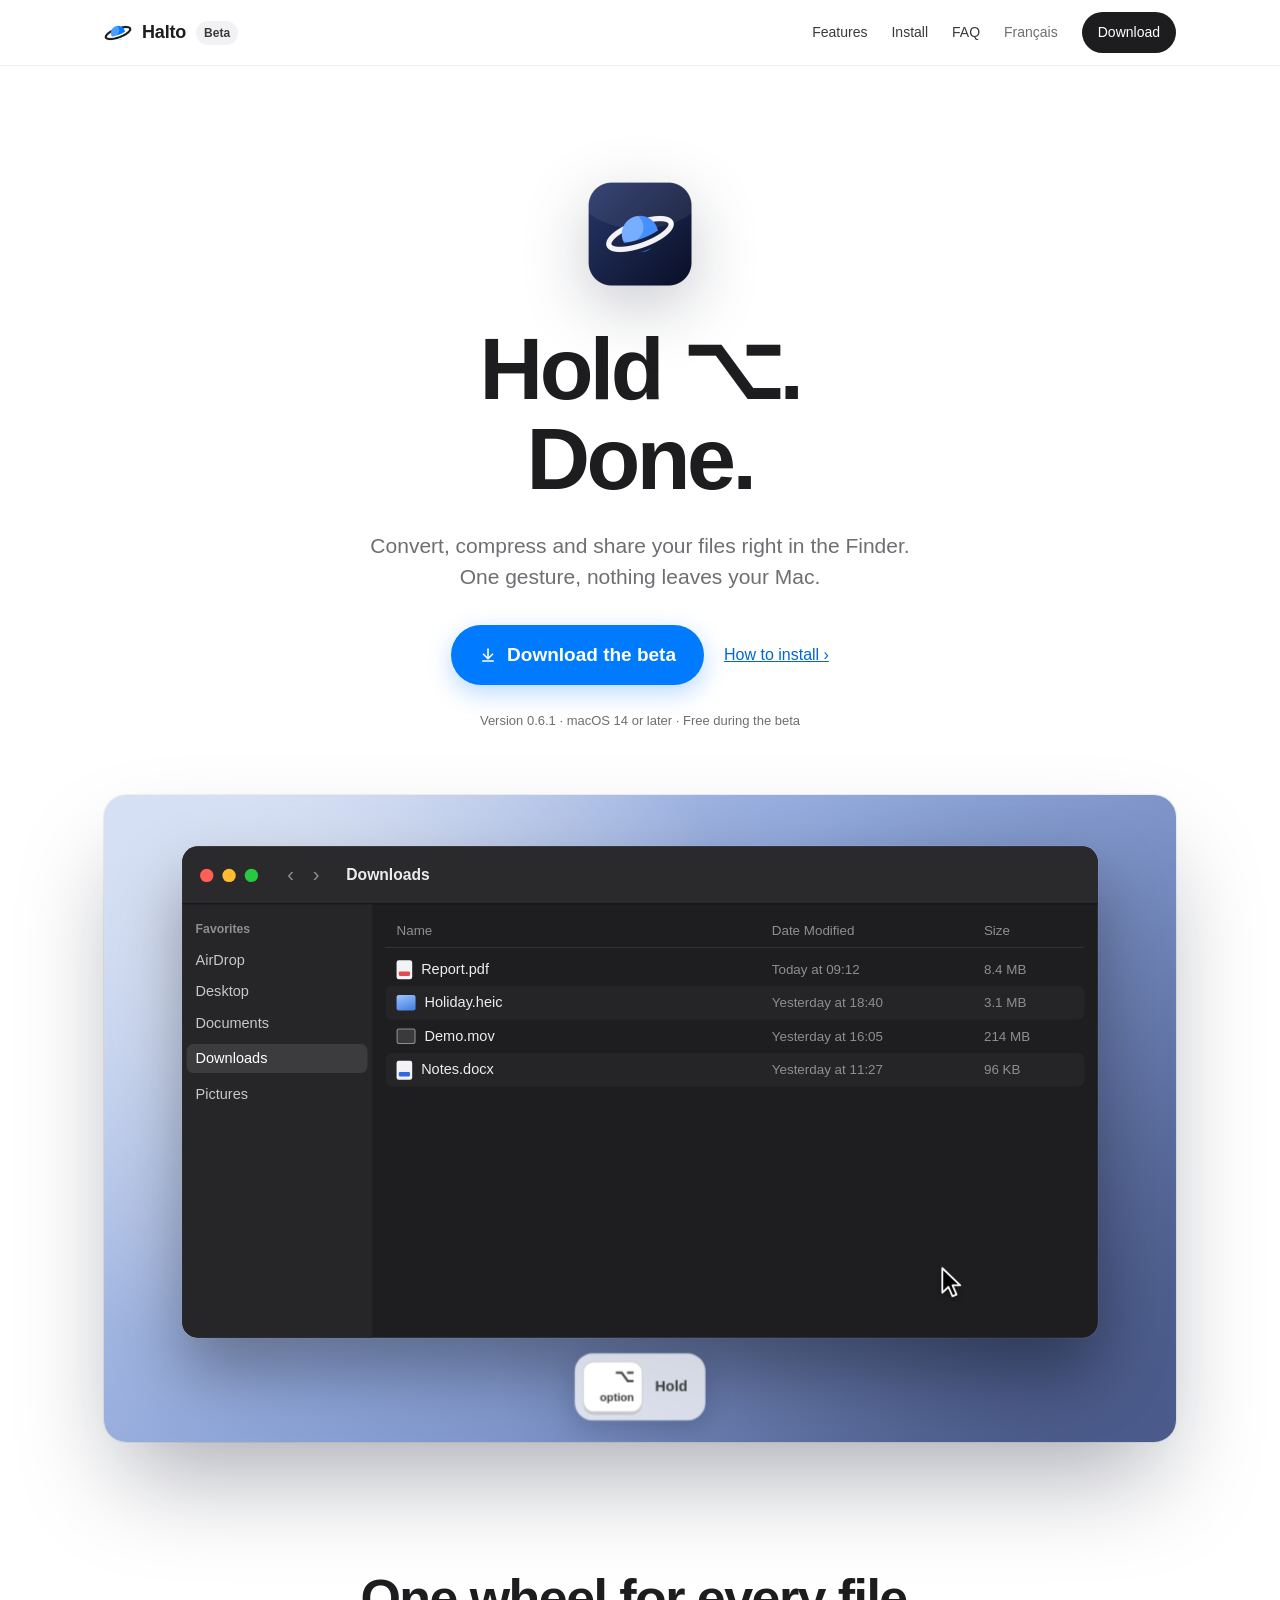
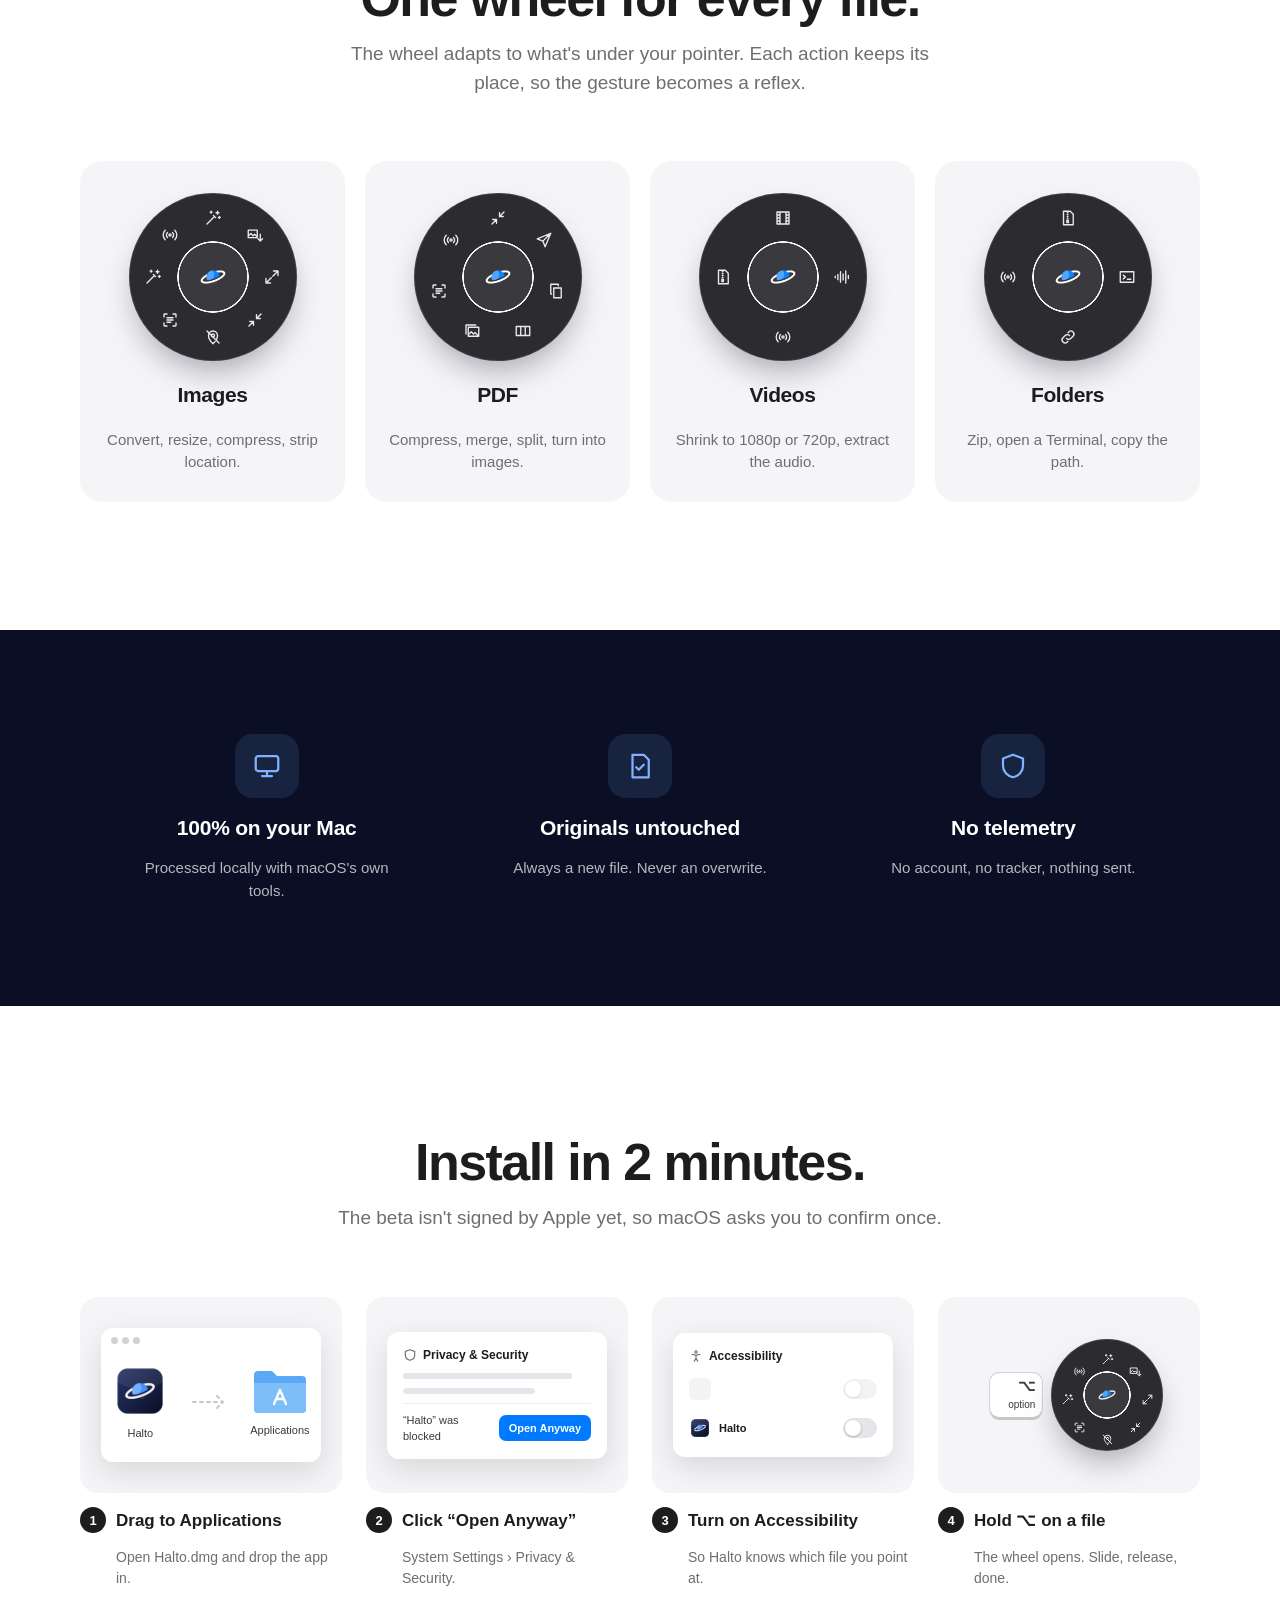
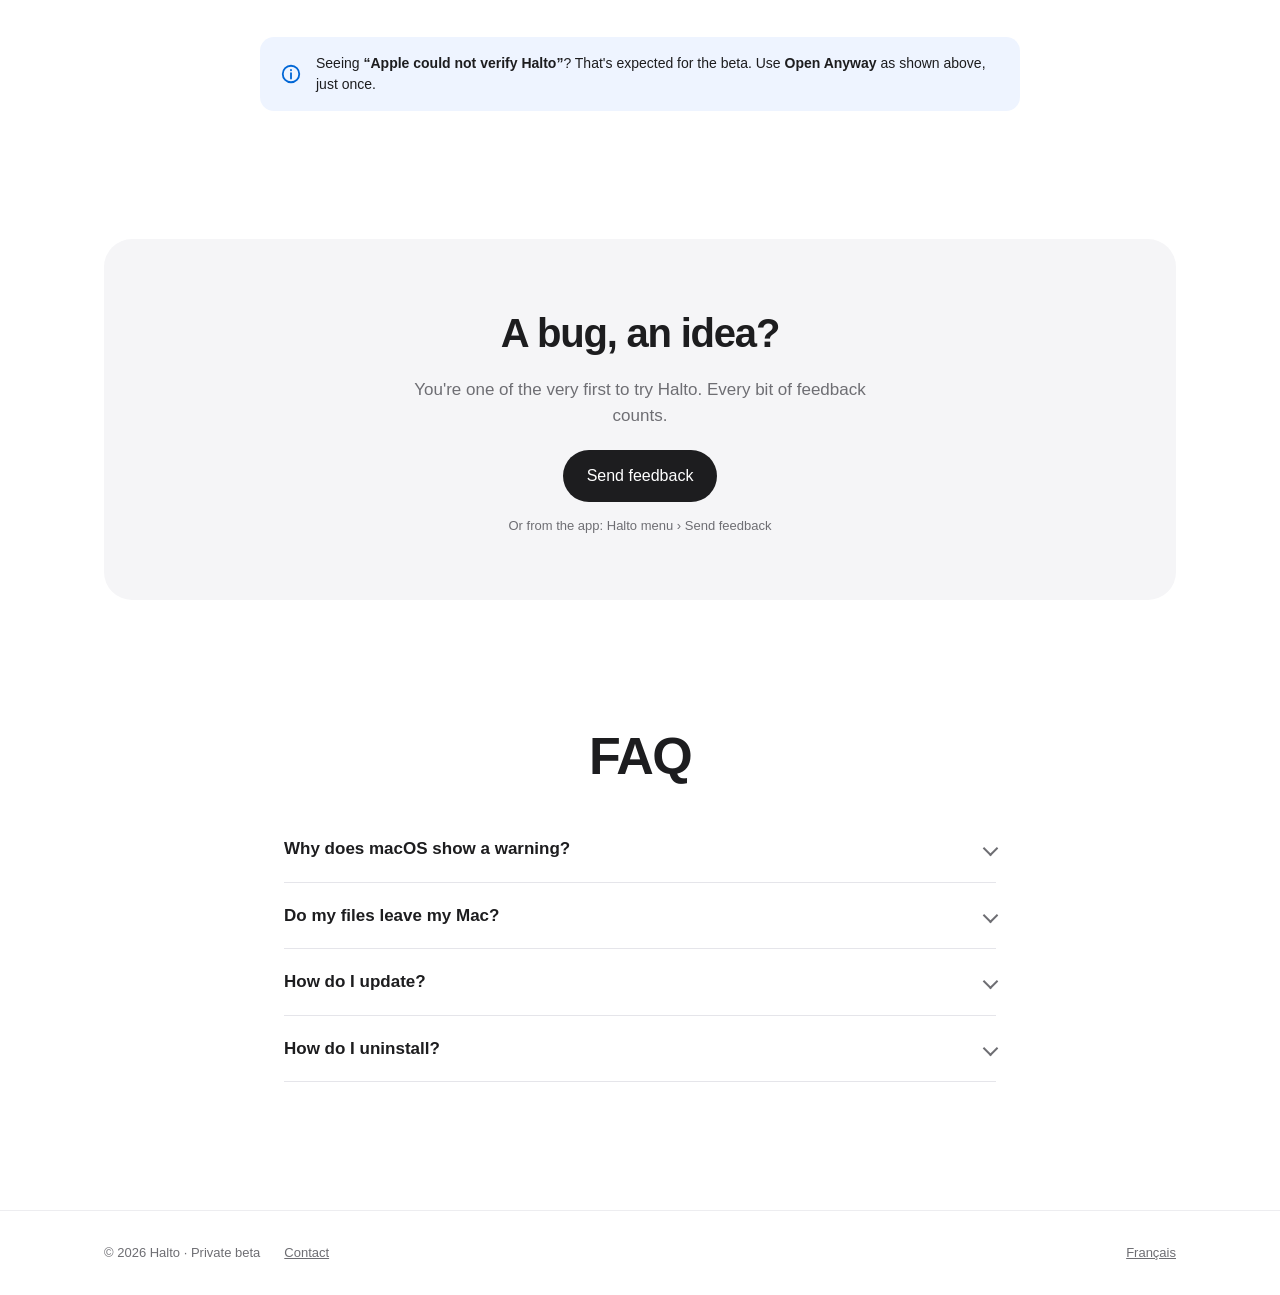
==== index.html @ 7c75bdfb "Site v2 : anglais par défaut, démo animée de la roue, schémas d'installation - Racine en anglais, ve" ====
<!doctype html>
<html lang="en" class="nojs">
<head>
<meta charset="utf-8">
<meta name="viewport" content="width=device-width, initial-scale=1">
<title>Halto – Hold ⌥. Done.</title>
<meta name="description" content="Halto transforms your files right in the Finder with a single gesture. Everything stays on your Mac. Free beta for macOS 14 and later.">
<meta name="robots" content="noindex">
<link rel="alternate" hreflang="fr" href="fr/">
<link rel="icon" type="image/png" href="assets/favicon.png">
<link rel="apple-touch-icon" href="assets/apple-touch-icon.png">
<link rel="stylesheet" href="assets/style.css">
<meta property="og:title" content="Halto – Hold ⌥. Done.">
<meta property="og:description" content="Convert, compress and resize your files in the Finder with a single gesture.">
<meta property="og:image" content="assets/halto-icone.png">
</head>
<body data-assets="assets/">

<header class="nav">
<nav class="wrap" aria-label="Main navigation">
<a class="brand" href="#top"><img src="assets/halto-logo.png" alt=""><b>Halto</b><span class="pill">Beta</span></a>
<div class="links">
<a href="#wheels">Features</a>
<a href="#install">Install</a>
<a href="#faq">FAQ</a>
<a class="lang" href="fr/" hreflang="fr" lang="fr">Français</a>
<a class="btn-dark" href="#download">Download</a>
</div>
</nav>
</header>

<main>
<section id="top" class="wrap hero">
<img class="icon reveal" src="assets/halto-icone.png" alt="Halto icon" width="128" height="128">
<h1 class="reveal" style="--d: .08s">Hold ⌥.<br>Done.</h1>
<p class="lead reveal" style="--d: .16s">Convert, compress and share your files right in the Finder. One gesture, nothing leaves your Mac.</p>
<div id="download" class="cta reveal" style="--d: .24s">
<a class="btn-main" href="https://github.com/plusjamaisaterre/Halto-beta/releases/latest/download/Halto.dmg">
<svg width="18" height="18" viewBox="0 0 24 24" fill="none" stroke="currentColor" stroke-width="2.2" stroke-linecap="round" stroke-linejoin="round" aria-hidden="true"><path d="M12 4v12"/><path d="M6 11l6 6 6-6"/><path d="M5 20h14"/></svg>
Download the beta
</a>
<a href="#install">How to install ›</a>
</div>
<p class="meta reveal" style="--d: .3s">Version 0.6.1 · macOS 14 or later · Free during the beta</p>
</section>

<section class="wrap demo reveal" aria-label="Demo">
<div class="stage-wrap" role="img" aria-label="Animation: in the Finder, the cursor holds Option on a photo, a PDF and a video, and the Halto wheel converts, compresses and extracts the audio.">
<div class="stage" aria-hidden="true">
<div class="wall"></div>
<div class="finder">
<div class="fbar"><span class="dot" style="background:#FF5F57"></span><span class="dot" style="background:#FEBC2E"></span><span class="dot" style="background:#28C840"></span><span class="navb">‹ ›</span><span class="ttl">Downloads</span></div>
<div class="fbody">
<div class="fside"><small>Favorites</small><span>AirDrop</span><span>Desktop</span><span>Documents</span><span class="on">Downloads</span><span>Pictures</span></div>
<div class="flist">
<div class="fhead"><span>Name</span><span>Date Modified</span><span>Size</span></div>
<div class="rows"></div>
</div>
</div>
</div>
<div class="wheel">
<svg class="seg" width="260" height="260" viewBox="0 0 260 260"><defs><linearGradient id="segGrad" x1="0" y1="0" x2="0" y2="1"><stop offset="0" stop-color="#3D9BFF"/><stop offset="1" stop-color="#0066E0"/></linearGradient><filter id="glow" x="-50%" y="-50%" width="200%" height="200%"><feDropShadow dx="0" dy="0" stdDeviation="6" flood-color="#007AFF" flood-opacity="0.55"/></filter></defs><path d="" fill="url(#segGrad)" fill-opacity="0.9" stroke="rgba(255,255,255,0.35)" stroke-width="1" filter="url(#glow)"/></svg>
<div class="hub"><img src="assets/halto-logo-sombre.png" alt=""><b></b></div>
</div>
<div class="hud"><svg width="16" height="16" viewBox="0 0 24 24" aria-hidden="true"><circle cx="12" cy="12" r="10" fill="#34C759"/><path d="M7.5 12.5l3 3 6-6.5" fill="none" stroke="#FFFFFF" stroke-width="2.2" stroke-linecap="round" stroke-linejoin="round"/></svg><span></span></div>
<div class="cursor"><svg width="22" height="30" viewBox="0 0 22 30"><path d="M2 2v22l5.5-5.2 3.6 8.4 3.6-1.6-3.6-8.2H18z" fill="#000000" stroke="#FFFFFF" stroke-width="1.6" stroke-linejoin="round"/></svg></div>
<div class="key"><span class="cap"><b>⌥</b>option</span><span class="hold">Hold</span></div>
</div>
</div>
</section>

<section id="wheels" class="wrap section" style="padding-top: 0">
<div class="intro reveal">
<h2 class="h2">One wheel for every file.</h2>
<p class="lead">The wheel adapts to what's under your pointer. Each action keeps its place, so the gesture becomes a reflex.</p>
</div>
<div class="types">
<div class="type reveal"><div class="mini" data-set="image"></div><h3>Images</h3><p>Convert, resize, compress, strip location.</p></div>
<div class="type reveal" style="--d: .08s"><div class="mini" data-set="pdf"></div><h3>PDF</h3><p>Compress, merge, split, turn into images.</p></div>
<div class="type reveal" style="--d: .16s"><div class="mini" data-set="video"></div><h3>Videos</h3><p>Shrink to 1080p or 720p, extract the audio.</p></div>
<div class="type reveal" style="--d: .24s"><div class="mini" data-set="folder"></div><h3>Folders</h3><p>Zip, open a Terminal, copy the path.</p></div>
</div>
</section>

<section class="trust" aria-label="Privacy">
<div class="wrap grid3">
<div class="reveal">
<span class="badge"><svg width="30" height="30" viewBox="0 0 24 24" fill="none" stroke="currentColor" stroke-width="1.8" stroke-linecap="round" stroke-linejoin="round" aria-hidden="true"><rect x="3" y="4" width="18" height="12" rx="2"/><path d="M8 20h8M12 16v4"/></svg></span>
<b>100% on your Mac</b>
<p>Processed locally with macOS's own tools.</p>
</div>
<div class="reveal" style="--d: .08s">
<span class="badge"><svg width="30" height="30" viewBox="0 0 24 24" fill="none" stroke="currentColor" stroke-width="1.8" stroke-linecap="round" stroke-linejoin="round" aria-hidden="true"><path d="M6 3h9l4 4v14H6z"/><path d="M9 13l2 2 4-4"/></svg></span>
<b>Originals untouched</b>
<p>Always a new file. Never an overwrite.</p>
</div>
<div class="reveal" style="--d: .16s">
<span class="badge"><svg width="30" height="30" viewBox="0 0 24 24" fill="none" stroke="currentColor" stroke-width="1.8" stroke-linecap="round" stroke-linejoin="round" aria-hidden="true"><path d="M12 3l8 3v6c0 4.5-3.4 8-8 9-4.6-1-8-4.5-8-9V6z"/></svg></span>
<b>No telemetry</b>
<p>No account, no tracker, nothing sent.</p>
</div>
</div>
</section>

<section id="install" class="wrap section">
<div class="intro reveal">
<h2 class="h2">Install in 2 minutes.</h2>
<p class="lead">The beta isn't signed by Apple yet, so macOS asks you to confirm once.</p>
</div>
<ol class="steps">
<li class="reveal">
<div class="art" aria-hidden="true">
<div class="dmgwin"><span class="tl"><i></i><i></i><i></i></span>
<span class="app"><img src="assets/halto-icone.png" alt="">Halto</span>
<svg class="arrow" width="36" height="16" viewBox="0 0 36 16" fill="none" stroke="currentColor" stroke-width="2" stroke-linecap="round" stroke-linejoin="round"><path d="M2 8h30M26 2l6 6-6 6" stroke-dasharray="3 4"/></svg>
<span class="apps"><svg viewBox="0 0 58 50"><path d="M3 9a4 4 0 0 1 4-4h14l5 5h25a4 4 0 0 1 4 4v29a4 4 0 0 1-4 4H7a4 4 0 0 1-4-4z" fill="#5AA9F5"/><path d="M3 17h52v26a4 4 0 0 1-4 4H7a4 4 0 0 1-4-4z" fill="#7DBEF9"/><path d="M23 38l6-14 6 14M25.5 33h7" stroke="#FFFFFF" stroke-width="2.4" fill="none" stroke-linecap="round" stroke-linejoin="round"/></svg>Applications</span>
</div>
</div>
<span class="lbl">Drag to Applications</span>
<p>Open Halto.dmg and drop the app in.</p>
</li>
<li class="reveal" style="--d: .08s">
<div class="art" aria-hidden="true">
<div class="panel">
<span class="ph"><svg width="14" height="14" viewBox="0 0 24 24" fill="none" stroke="#6E6E73" stroke-width="2" stroke-linecap="round"><path d="M12 3l8 3v6c0 4.5-3.4 8-8 9-4.6-1-8-4.5-8-9V6z"/></svg>Privacy &amp; Security</span>
<span class="bar" style="width: 90%"></span><span class="bar" style="width: 70%"></span>
<span class="msg"><span>“Halto” was blocked</span><span class="open">Open Anyway</span></span>
</div>
</div>
<span class="lbl">Click “Open Anyway”</span>
<p>System Settings › Privacy &amp; Security.</p>
</li>
<li class="reveal" style="--d: .16s">
<div class="art" aria-hidden="true">
<div class="panel">
<span class="ph"><svg width="14" height="14" viewBox="0 0 24 24" fill="none" stroke="#6E6E73" stroke-width="2" stroke-linecap="round"><circle cx="12" cy="5" r="2"/><path d="M5 9l7 2 7-2M12 11v5l-3 5M12 16l3 5"/></svg>Accessibility</span>
<span class="rowa dim"><i></i><span>&nbsp;</span><span class="tog"></span></span>
<span class="rowa"><img src="assets/halto-icone.png" alt=""><span>Halto</span><span class="tog anim"></span></span>
</div>
</div>
<span class="lbl">Turn on Accessibility</span>
<p>So Halto knows which file you point at.</p>
</li>
<li class="reveal" style="--d: .24s">
<div class="art" aria-hidden="true">
<span class="cap"><b>⌥</b>option</span>
<div class="mini" data-set="image"></div>
</div>
<span class="lbl">Hold ⌥ on a file</span>
<p>The wheel opens. Slide, release, done.</p>
</li>
</ol>
<div class="note reveal">
<svg width="22" height="22" viewBox="0 0 24 24" fill="none" stroke="#0066D6" stroke-width="2" stroke-linecap="round" aria-hidden="true"><circle cx="12" cy="12" r="9"/><path d="M12 11v6M12 7.5v.5"/></svg>
<p>Seeing <strong>“Apple could not verify Halto”</strong>? That's expected for the beta. Use <strong>Open Anyway</strong> as shown above, just once.</p>
</div>
</section>

<section class="wrap" style="padding-bottom: 128px">
<div class="feedback reveal">
<h2>A bug, an idea?</h2>
<p class="lead">You're one of the very first to try Halto. Every bit of feedback counts.</p>
<a class="btn-dark" href="mailto:halto.retours@outlook.com?subject=Halto%20beta%20feedback">Send feedback</a>
<p class="meta">Or from the app: Halto menu › Send feedback</p>
</div>
</section>

<section id="faq" class="wrap faq" style="padding-bottom: 128px">
<h2 class="h2 reveal">FAQ</h2>
<div class="reveal">
<details><summary>Why does macOS show a warning?</summary><div class="ans"><p>The beta isn't signed with an Apple Developer certificate yet. Everything runs locally and the public release will be signed.</p></div></details>
<details><summary>Do my files leave my Mac?</summary><div class="ans"><p>No. Halto only uses tools built into macOS. No files and no statistics are sent.</p></div></details>
<details><summary>How do I update?</summary><div class="ans"><p>Download the latest version from this page. It replaces the old one and keeps your settings.</p></div></details>
<details><summary>How do I uninstall?</summary><div class="ans"><p>Quit Halto from the menu bar, then move the app to the Trash.</p></div></details>
</div>
</section>
</main>

<footer>
<div class="wrap">
<span>© 2026 Halto · Private beta</span>
<a href="mailto:halto.retours@outlook.com">Contact</a>
<a class="end" href="fr/" hreflang="fr" lang="fr">Français</a>
</div>
</footer>

<script src="assets/main.js"></script>
</body>
</html>
---- assets/style.css ----
:root {
  --ink: #1D1D1F;
  --ink-2: #3A3A3C;
  --muted: #6E6E73;
  --line: #E5E5EA;
  --soft: #F5F5F7;
  --accent: #007AFF;
  --accent-text: #0066D6;
  --night: #0A0F26;
  --ease: cubic-bezier(0.2, 0.7, 0.2, 1);
  --spring: cubic-bezier(0.34, 1.4, 0.64, 1);
}

* { box-sizing: border-box; }
html { scroll-behavior: smooth; }
body {
  margin: 0;
  background: #FFFFFF;
  color: var(--ink);
  font-family: -apple-system, BlinkMacSystemFont, "SF Pro Text", "Inter", "Helvetica Neue", Arial, sans-serif;
  -webkit-font-smoothing: antialiased;
  line-height: 1.5;
}
a { color: var(--accent-text); transition: color 0.2s var(--ease); }
a:hover { color: #0052AB; }
img { max-width: 100%; }
h1, h2, h3 { margin: 0; letter-spacing: -0.03em; font-weight: 700; }
p { margin: 0; }
.wrap { max-width: 1120px; margin: 0 auto; padding: 0 24px; }
.section { padding: 128px 0; }
.lead { font-size: 19px; color: var(--muted); }
.h2 { font-size: clamp(32px, 4.5vw, 52px); line-height: 1.08; }
.intro { display: flex; flex-direction: column; gap: 14px; max-width: 620px; margin: 0 auto 64px; text-align: center; align-items: center; }

/* Apparition au défilement (seulement si JS actif) */
.js .reveal { opacity: 0; transform: translateY(28px); transition: opacity 0.9s var(--ease), transform 0.9s var(--ease); transition-delay: var(--d, 0s); }
.js .reveal.in { opacity: 1; transform: none; }

/* Navigation */
.nav { position: sticky; top: 0; z-index: 20; background: rgba(255,255,255,0.78); -webkit-backdrop-filter: saturate(180%) blur(20px); backdrop-filter: saturate(180%) blur(20px); border-bottom: 1px solid rgba(0,0,0,0.06); }
.nav .wrap { display: flex; flex-wrap: wrap; align-items: center; gap: 12px 28px; padding-top: 12px; padding-bottom: 12px; }
.brand { display: flex; align-items: center; gap: 10px; text-decoration: none; color: var(--ink); }
.brand:hover { color: var(--ink); }
.brand img { width: 28px; height: 28px; display: block; }
.brand b { font-size: 18px; font-weight: 600; letter-spacing: -0.01em; }
.pill { font-size: 12px; font-weight: 600; color: var(--ink-2); background: #F2F2F5; padding: 3px 8px; border-radius: 999px; }
.links { display: flex; flex-wrap: wrap; align-items: center; gap: 8px 24px; margin-left: auto; font-size: 14px; }
.links a { color: var(--ink-2); text-decoration: none; }
.links a:hover { color: var(--ink); }
.links .lang { color: var(--muted); }
.btn-dark { display: inline-block; background: var(--ink); color: #FFFFFF !important; text-decoration: none; font-weight: 500; padding: 10px 16px; border-radius: 999px; transition: transform 0.25s var(--spring), background 0.2s var(--ease); }
.btn-dark:hover { background: #000000; transform: translateY(-1px); }

/* Hero */
.hero { padding: 104px 0 64px; display: flex; flex-direction: column; align-items: center; text-align: center; gap: 26px; }
.hero .icon { width: 128px; height: 128px; filter: drop-shadow(0 20px 32px rgba(10,15,38,0.22)); animation: float 6s ease-in-out infinite; }
@keyframes float { 0%, 100% { transform: translateY(0); } 50% { transform: translateY(-8px); } }
.hero h1 { font-size: clamp(46px, 7.5vw, 88px); line-height: 1.02; letter-spacing: -0.04em; }
.hero .lead { max-width: 560px; font-size: 21px; }
.cta { display: flex; flex-wrap: wrap; justify-content: center; align-items: center; gap: 12px 20px; margin-top: 6px; }
.btn-main { display: inline-flex; align-items: center; gap: 10px; background: var(--accent); color: #FFFFFF !important; text-decoration: none; font-size: 19px; font-weight: 600; padding: 16px 28px; border-radius: 999px; box-shadow: 0 8px 24px rgba(0,122,255,0.28); transition: transform 0.3s var(--spring), box-shadow 0.3s var(--ease), background 0.2s var(--ease); }
.btn-main:hover { background: #0071EB; transform: translateY(-2px); box-shadow: 0 14px 32px rgba(0,122,255,0.34); }
.btn-main:active { transform: translateY(0) scale(0.98); }
.meta { font-size: 13px; color: var(--muted); }

/* Démo animée */
.demo { padding-bottom: 128px; }
.stage-wrap { position: relative; width: 100%; aspect-ratio: 960 / 580; border-radius: 22px; overflow: hidden; box-shadow: 0 50px 100px -20px rgba(10,15,38,0.35), 0 0 0 1px rgba(0,0,0,0.06); background: linear-gradient(135deg, #C9D7F2 0%, #8FA6D9 45%, #5B6FA8 100%); }
.stage { position: absolute; left: 0; top: 0; width: 960px; height: 580px; transform-origin: 0 0; transform: scale(var(--s, 1)); }
.stage .wall { position: absolute; inset: 0; background: radial-gradient(circle at 18% 22%, rgba(255,255,255,0.55), transparent 42%), radial-gradient(circle at 85% 80%, rgba(10,15,38,0.35), transparent 50%); }
.finder { position: absolute; left: 70px; top: 46px; width: 820px; height: 440px; border-radius: 14px; overflow: hidden; background: #1E1E20; box-shadow: 0 30px 60px rgba(0,0,0,0.35), 0 0 0 1px rgba(255,255,255,0.08); color: #ECECEE; font-size: 13px; }
.fbar { height: 52px; display: flex; align-items: center; gap: 8px; padding: 0 16px; background: #2A2A2D; border-bottom: 1px solid #0F0F10; }
.fbar .dot { width: 12px; height: 12px; border-radius: 50%; }
.fbar .navb { margin-left: 18px; color: #8E8E93; font-size: 18px; letter-spacing: 6px; }
.fbar .ttl { margin-left: 10px; font-weight: 600; font-size: 14px; }
.fbody { display: flex; height: 388px; }
.fside { width: 170px; flex-shrink: 0; background: #262628; padding: 14px 12px; display: flex; flex-direction: column; gap: 9px; color: #C7C7CC; }
.fside small { font-size: 11px; font-weight: 600; color: #8E8E93; }
.fside .on { background: rgba(255,255,255,0.1); border-radius: 6px; padding: 3px 8px; margin: 0 -8px; color: #FFFFFF; }
.flist { flex: 1; padding: 8px 12px; }
.fhead { display: grid; grid-template-columns: 1fr 190px 80px; padding: 6px 10px; color: #8E8E93; font-size: 12px; border-bottom: 1px solid #333336; margin-bottom: 4px; }
.row { display: grid; grid-template-columns: 1fr 190px 80px; align-items: center; height: 30px; padding: 0 10px; border-radius: 6px; color: #ECECEE; overflow: hidden; transition: background 0.15s ease, height 0.45s var(--ease), opacity 0.45s var(--ease); }
.row:nth-child(even) { background: rgba(255,255,255,0.03); }
.row.sel { background: #0A60D6 !important; color: #FFFFFF; }
.row.fresh { animation: fresh 1.6s var(--ease); }
@keyframes fresh { 0% { background: rgba(10,96,214,0.0); } 20% { background: rgba(10,96,214,0.55); } 100% { background: rgba(10,96,214,0.0); } }
.row.out { height: 0; opacity: 0; }
.row .nm { display: flex; align-items: center; gap: 8px; white-space: nowrap; }
.row .nm i { width: 14px; height: 17px; border-radius: 2px; background: #F2F2F7; flex-shrink: 0; position: relative; }
.row .nm i.pdf::after { content: ""; position: absolute; left: 2px; right: 2px; bottom: 3px; height: 4px; background: #E5484D; border-radius: 1px; }
.row .nm i.img { background: linear-gradient(160deg, #9EC5FF, #3D7BE0); width: 17px; height: 14px; }
.row .nm i.mov { background: #3A3A3C; width: 17px; height: 14px; border: 1px solid #8E8E93; }
.row .nm i.aud { background: linear-gradient(160deg, #FF7AA8, #D9366E); width: 14px; height: 14px; border-radius: 50%; }
.row .nm i.doc::after { content: ""; position: absolute; left: 2px; right: 2px; bottom: 3px; height: 4px; background: #2B6CE5; border-radius: 1px; }
.row span:not(.nm) { color: #8E8E93; font-size: 12px; }
.row.sel span:not(.nm) { color: rgba(255,255,255,0.85); }

.wheel { position: absolute; width: 260px; height: 260px; margin: -130px 0 0 -130px; border-radius: 50%; background: rgba(58,58,62,0.62); -webkit-backdrop-filter: blur(22px) saturate(160%); backdrop-filter: blur(22px) saturate(160%); box-shadow: 0 8px 36px rgba(0,0,0,0.32), inset 0 0 0 1px rgba(255,255,255,0.16); opacity: 0; transform: scale(0.85); transition: opacity 0.18s ease, transform 0.28s var(--spring); pointer-events: none; z-index: 5; }
.wheel.open { opacity: 1; transform: scale(1); }
.wheel svg.seg { position: absolute; inset: 0; overflow: visible; }
.wheel .ic { position: absolute; width: 22px; height: 22px; margin: -11px 0 0 -11px; color: rgba(255,255,255,0.92); filter: drop-shadow(0 1px 2px rgba(0,0,0,0.25)); transition: transform 0.12s ease-out, color 0.1s; }
.wheel .ic.on { color: #FFFFFF; transform: scale(1.12); }
.wheel .hub { position: absolute; left: 80px; top: 80px; width: 100px; height: 100px; border-radius: 50%; border: 1px solid rgba(255,255,255,0.22); background: rgba(255,255,255,0.05); display: flex; flex-direction: column; align-items: center; justify-content: center; gap: 2px; text-align: center; }
.wheel .hub img { width: 30px; height: 30px; }
.wheel .hub b { font-size: 10px; font-weight: 600; color: #FFFFFF; max-width: 84px; line-height: 1.2; overflow: hidden; text-overflow: ellipsis; display: -webkit-box; -webkit-line-clamp: 2; -webkit-box-orient: vertical; }
.cursor { position: absolute; width: 22px; height: 30px; z-index: 8; left: 0; top: 0; will-change: transform; filter: drop-shadow(0 2px 3px rgba(0,0,0,0.4)); }
.cursor svg { display: block; transform-origin: 3px 3px; transition: transform 0.12s ease; }
.cursor.down svg { transform: scale(0.88); }
.hud { position: absolute; z-index: 6; display: flex; align-items: center; gap: 10px; padding: 11px 16px; border-radius: 18px; background: rgba(58,58,62,0.7); -webkit-backdrop-filter: blur(22px); backdrop-filter: blur(22px); box-shadow: 0 10px 30px rgba(0,0,0,0.3), inset 0 0 0 1px rgba(255,255,255,0.14); color: #FFFFFF; font-size: 13px; font-weight: 500; white-space: nowrap; opacity: 0; transform: translate(-50%, 8px) scale(0.96); transition: opacity 0.3s var(--ease), transform 0.4s var(--spring); }
.hud.show { opacity: 1; transform: translate(-50%, 0) scale(1); }
.key { position: absolute; left: 50%; bottom: 20px; transform: translateX(-50%); display: flex; align-items: center; gap: 12px; z-index: 7; padding: 8px 16px 8px 8px; border-radius: 16px; background: rgba(255,255,255,0.75); -webkit-backdrop-filter: blur(16px); backdrop-filter: blur(16px); box-shadow: 0 8px 24px rgba(10,15,38,0.18); font-size: 13px; font-weight: 600; color: var(--ink-2); }
.cap { width: 52px; height: 44px; border-radius: 9px; background: #FFFFFF; box-shadow: 0 3px 0 #C7C7CC, 0 0 0 1px #D1D1D6; display: flex; flex-direction: column; align-items: flex-end; justify-content: space-between; padding: 5px 7px; font-size: 10px; color: var(--ink-2); transition: transform 0.12s ease, box-shadow 0.12s ease, background 0.12s; }
.cap b { font-size: 15px; line-height: 1; }
.key.pressed .cap { transform: translateY(3px); box-shadow: 0 0 0 #C7C7CC, 0 0 0 1px #D1D1D6; background: #EEF4FF; }
.key .hold { transition: color 0.12s; }
.key.pressed .hold { color: var(--accent-text); }

/* Une roue par type de fichier */
.types { display: grid; grid-template-columns: repeat(auto-fit, minmax(240px, 1fr)); gap: 20px; }
.type { background: var(--soft); border-radius: 22px; padding: 32px 24px 28px; display: flex; flex-direction: column; align-items: center; gap: 18px; text-align: center; transition: transform 0.5s var(--spring), box-shadow 0.5s var(--ease); }
.type:hover { transform: translateY(-4px); box-shadow: 0 24px 48px -12px rgba(10,15,38,0.18); }
.mini { position: relative; width: 168px; height: 168px; border-radius: 50%; background: radial-gradient(circle at 50% 50%, #3A3A3E 0 34px, rgba(255,255,255,0.18) 34.5px 35.5px, #2C2C30 36px); box-shadow: 0 16px 32px -8px rgba(10,15,38,0.35), inset 0 0 0 1px rgba(255,255,255,0.1); }
.mini .ic { position: absolute; width: 18px; height: 18px; margin: -9px 0 0 -9px; color: rgba(255,255,255,0.9); }
.mini img { position: absolute; left: 50%; top: 50%; width: 26px; height: 26px; margin: -13px 0 0 -13px; }
.type h3 { font-size: 21px; letter-spacing: -0.02em; }
.type p { font-size: 15px; color: var(--muted); max-width: 240px; }

/* Confiance */
.trust { background: var(--night); color: #FFFFFF; padding: 104px 0; }
.trust .grid3 { display: grid; grid-template-columns: repeat(auto-fit, minmax(240px, 1fr)); gap: 48px; text-align: center; }
.trust .grid3 > div { display: flex; flex-direction: column; align-items: center; gap: 14px; }
.badge { width: 64px; height: 64px; border-radius: 18px; background: rgba(127,178,255,0.12); display: flex; align-items: center; justify-content: center; color: #7FB2FF; }
.trust b { font-size: 21px; font-weight: 600; letter-spacing: -0.01em; }
.trust p { font-size: 15px; color: rgba(255,255,255,0.7); max-width: 260px; }

/* Installation : schémas */
.steps { display: grid; grid-template-columns: repeat(auto-fit, minmax(240px, 1fr)); gap: 24px; list-style: none; margin: 0; padding: 0; counter-reset: step; }
.steps li { display: flex; flex-direction: column; gap: 14px; counter-increment: step; }
.art { position: relative; aspect-ratio: 4 / 3; border-radius: 18px; background: var(--soft); overflow: hidden; display: flex; align-items: center; justify-content: center; }
.steps .lbl { display: flex; align-items: center; gap: 10px; font-size: 17px; font-weight: 600; }
.steps .lbl::before { content: counter(step); width: 26px; height: 26px; flex-shrink: 0; border-radius: 50%; background: var(--ink); color: #FFFFFF; font-size: 13px; font-weight: 600; display: flex; align-items: center; justify-content: center; }
.steps p { font-size: 14px; color: var(--muted); margin-left: 36px; }

/* 1. Glisser dans Applications */
.dmgwin { width: 84%; height: 68%; border-radius: 12px; background: #FFFFFF; box-shadow: 0 10px 30px rgba(0,0,0,0.12); position: relative; display: flex; align-items: center; justify-content: space-around; padding-top: 14px; }
.dmgwin .tl { position: absolute; left: 10px; top: 9px; display: flex; gap: 4px; }
.dmgwin .tl i { width: 7px; height: 7px; border-radius: 50%; background: #D1D1D6; }
.dmgwin .app, .dmgwin .apps { display: flex; flex-direction: column; align-items: center; gap: 6px; font-size: 11px; color: var(--ink-2); }
.dmgwin .app img { width: 56px; height: 56px; animation: drag 3.2s var(--ease) infinite; }
.dmgwin .apps svg { width: 58px; height: 50px; }
.dmgwin .arrow { color: #C7C7CC; }
@keyframes drag { 0%, 15% { transform: translateX(0); opacity: 1; } 55% { transform: translateX(110px) scale(0.75); opacity: 0; } 56% { transform: translateX(0) scale(0.9); opacity: 0; } 75%, 100% { transform: translateX(0) scale(1); opacity: 1; } }

/* 2. et 3. Réglages Système */
.panel { width: 84%; border-radius: 12px; background: #FFFFFF; box-shadow: 0 10px 30px rgba(0,0,0,0.12); padding: 14px 16px; display: flex; flex-direction: column; gap: 9px; font-size: 11px; color: var(--ink-2); }
.panel .ph { font-weight: 600; font-size: 12px; color: var(--ink); display: flex; align-items: center; gap: 6px; }
.bar { height: 6px; border-radius: 3px; background: #E5E5EA; }
.panel .msg { display: flex; align-items: center; justify-content: space-between; gap: 8px; padding-top: 8px; border-top: 1px solid #EDEDF0; }
.panel .open { padding: 5px 10px; border-radius: 7px; background: var(--accent); color: #FFFFFF; font-weight: 600; white-space: nowrap; animation: pulse 2.4s ease-in-out infinite; }
@keyframes pulse { 0%, 100% { box-shadow: 0 0 0 0 rgba(0,122,255,0.45); } 50% { box-shadow: 0 0 0 8px rgba(0,122,255,0); } }
.panel .rowa { display: flex; align-items: center; gap: 8px; padding: 4px 0; }
.panel .rowa img { width: 22px; height: 22px; }
.panel .rowa span { flex: 1; font-weight: 600; color: var(--ink); }
.panel .rowa.dim { opacity: 0.45; }
.panel .rowa.dim i { width: 22px; height: 22px; border-radius: 6px; background: #E5E5EA; }
.panel .rowa .tog, .tog { flex: none; width: 34px; height: 20px; border-radius: 10px; background: #E5E5EA; position: relative; }
.tog::after { content: ""; position: absolute; top: 2px; left: 2px; width: 16px; height: 16px; border-radius: 50%; background: #FFFFFF; box-shadow: 0 1px 3px rgba(0,0,0,0.25); }
.tog.anim { animation: tog-bg 3s var(--ease) infinite; }
.tog.anim::after { animation: tog-knob 3s var(--ease) infinite; }
@keyframes tog-bg { 0%, 30% { background: #E5E5EA; } 45%, 100% { background: #34C759; } }
@keyframes tog-knob { 0%, 30% { transform: translateX(0); } 45%, 100% { transform: translateX(14px); } }

/* 4. Maintenir ⌥ */
.art .cap { position: absolute; left: 20%; top: 50%; margin-top: -22px; animation: press 2.8s ease-in-out infinite; }
@keyframes press { 0%, 20% { transform: translateY(0); box-shadow: 0 3px 0 #C7C7CC, 0 0 0 1px #D1D1D6; background: #FFFFFF; } 28%, 80% { transform: translateY(3px); box-shadow: 0 0 0 #C7C7CC, 0 0 0 1px #D1D1D6; background: #EEF4FF; } 88%, 100% { transform: translateY(0); box-shadow: 0 3px 0 #C7C7CC, 0 0 0 1px #D1D1D6; background: #FFFFFF; } }
.art .mini { position: absolute; right: 14%; top: 50%; width: 112px; height: 112px; margin-top: -56px; background: radial-gradient(circle at 50% 50%, #3A3A3E 0 22px, rgba(255,255,255,0.18) 22.5px 23.5px, #2C2C30 24px); animation: pop 2.8s var(--spring) infinite; }
.art .mini .ic { width: 13px; height: 13px; margin: -6.5px 0 0 -6.5px; }
.art .mini img { width: 18px; height: 18px; margin: -9px 0 0 -9px; }
@keyframes pop { 0%, 24% { transform: scale(0.85); opacity: 0; } 32%, 80% { transform: scale(1); opacity: 1; } 90%, 100% { transform: scale(0.9); opacity: 0; } }
.note { display: flex; gap: 14px; align-items: center; max-width: 760px; margin: 48px auto 0; background: #EEF4FF; border-radius: 14px; padding: 16px 20px; font-size: 14px; line-height: 1.5; }
.note svg { flex-shrink: 0; }

/* Retours */
.feedback { background: var(--soft); border-radius: 28px; padding: 64px 32px; display: flex; flex-direction: column; align-items: center; text-align: center; gap: 14px; }
.feedback h2 { font-size: clamp(28px, 3.5vw, 40px); }
.feedback .lead { max-width: 460px; font-size: 17px; }
.feedback .btn-dark { margin-top: 8px; font-size: 16px; padding: 14px 24px; }

/* FAQ */
.faq { max-width: 760px; }
.faq h2 { text-align: center; margin-bottom: 32px; }
details { border-bottom: 1px solid var(--line); }
summary { cursor: pointer; list-style: none; font-size: 17px; font-weight: 600; display: flex; justify-content: space-between; align-items: center; gap: 16px; padding: 20px 0; }
summary::-webkit-details-marker { display: none; }
summary::after { content: ""; width: 9px; height: 9px; flex-shrink: 0; border-right: 2px solid var(--muted); border-bottom: 2px solid var(--muted); transform: rotate(45deg); transition: transform 0.35s var(--ease); }
details[open] summary::after { transform: rotate(-135deg); }
details .ans { overflow: hidden; height: 0; transition: height 0.4s var(--ease); }
details .ans p { font-size: 15px; line-height: 1.55; color: var(--muted); padding-bottom: 20px; }
.nojs details[open] .ans { height: auto; }

/* Pied de page */
footer { border-top: 1px solid #EDEDF0; }
footer .wrap { padding-top: 32px; padding-bottom: 32px; display: flex; flex-wrap: wrap; gap: 12px 24px; align-items: center; font-size: 13px; color: var(--muted); }
footer a { color: var(--muted); }
footer .end { margin-left: auto; }

@media (max-width: 760px) {
  .section { padding: 88px 0; }
  .hero { padding-top: 64px; }
  .links { margin-left: 0; width: 100%; }
  .stage-wrap { border-radius: 14px; }
}

@media (prefers-reduced-motion: reduce) {
  *, *::before, *::after { animation: none !important; transition: none !important; }
  .js .reveal { opacity: 1; transform: none; }
}
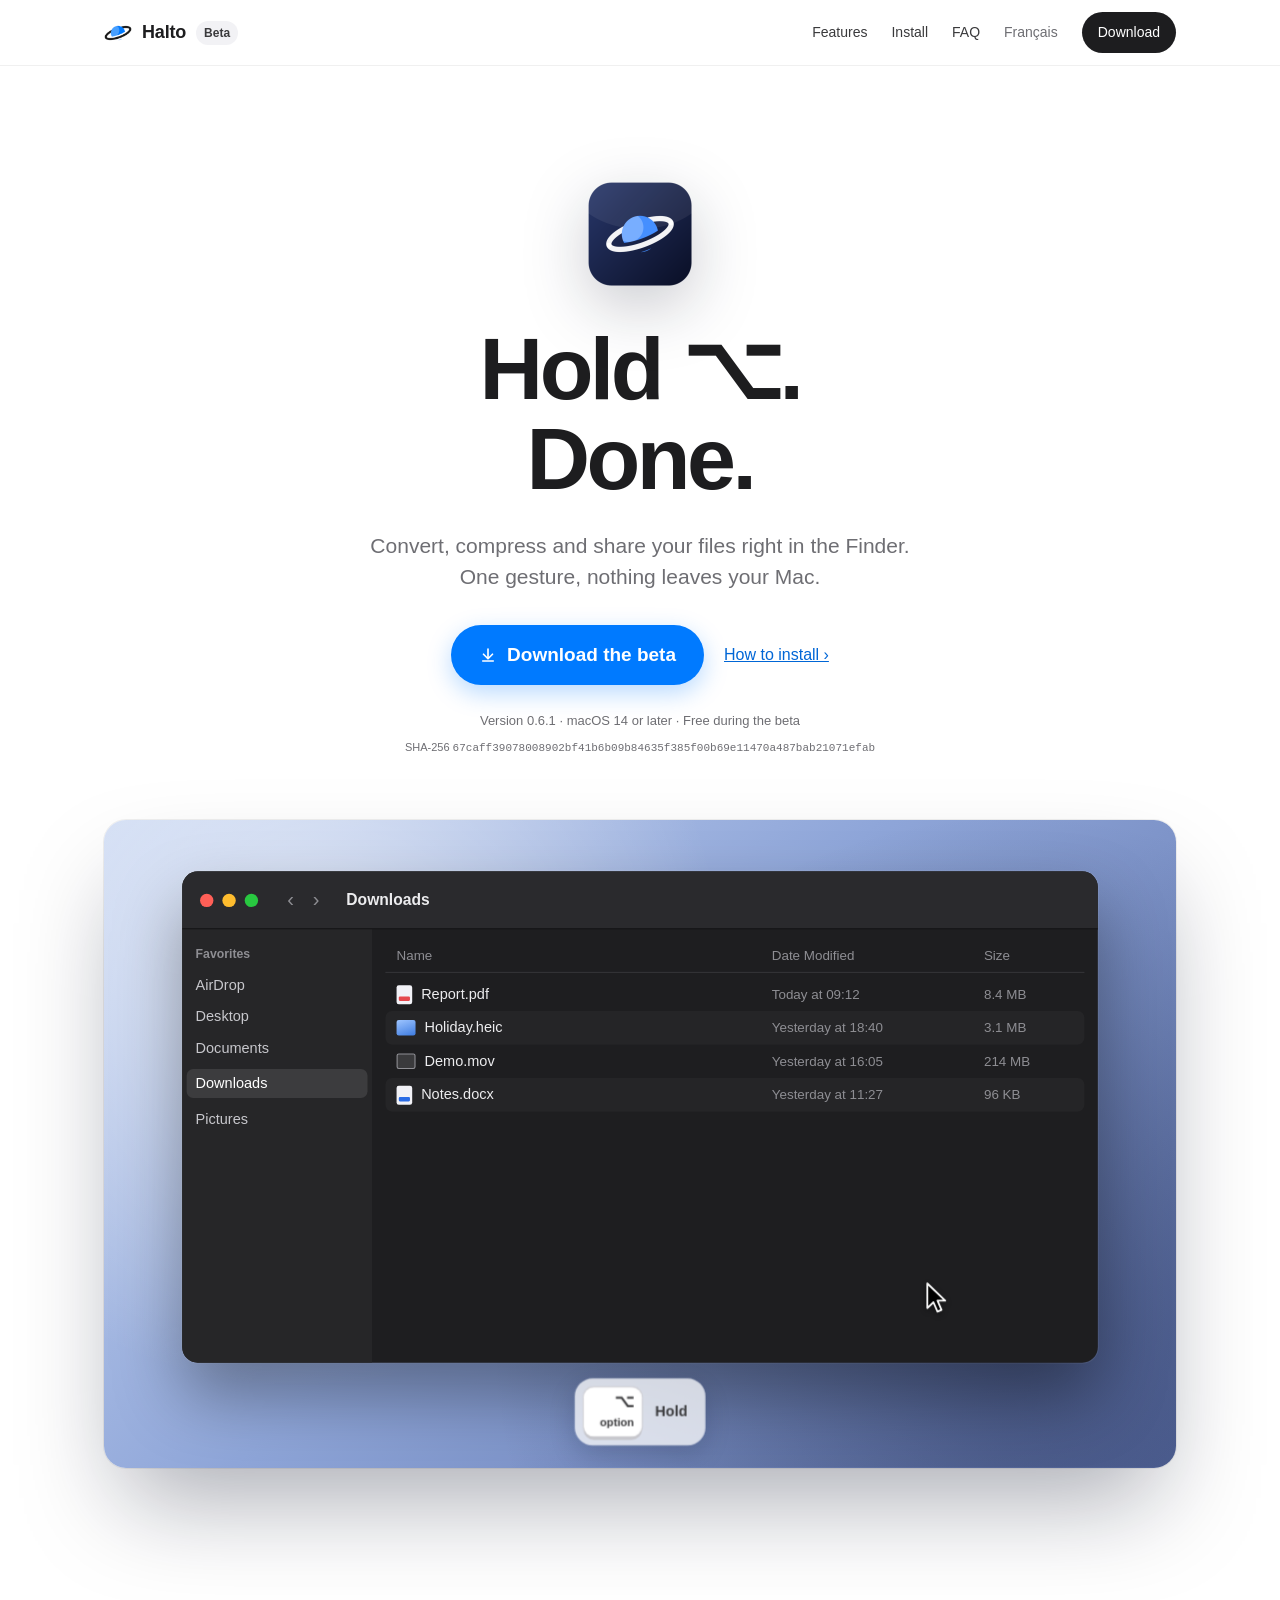
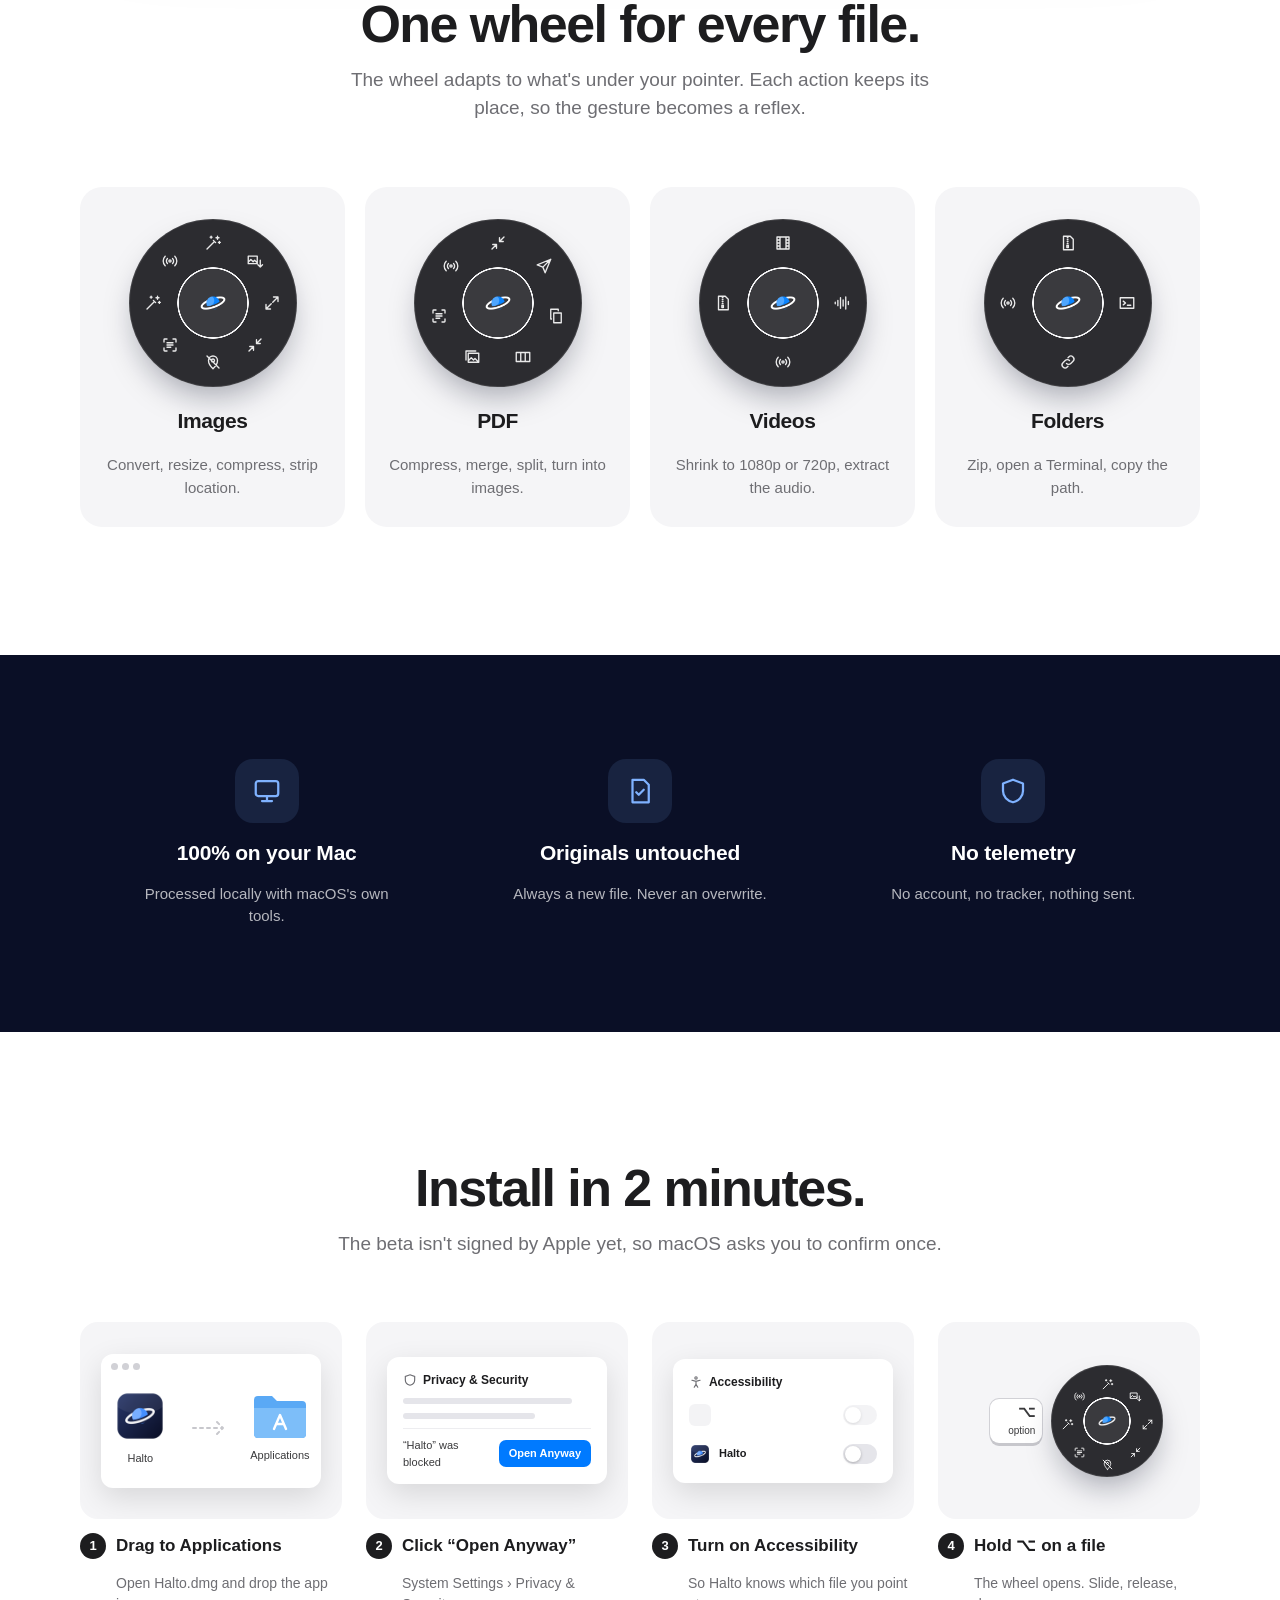
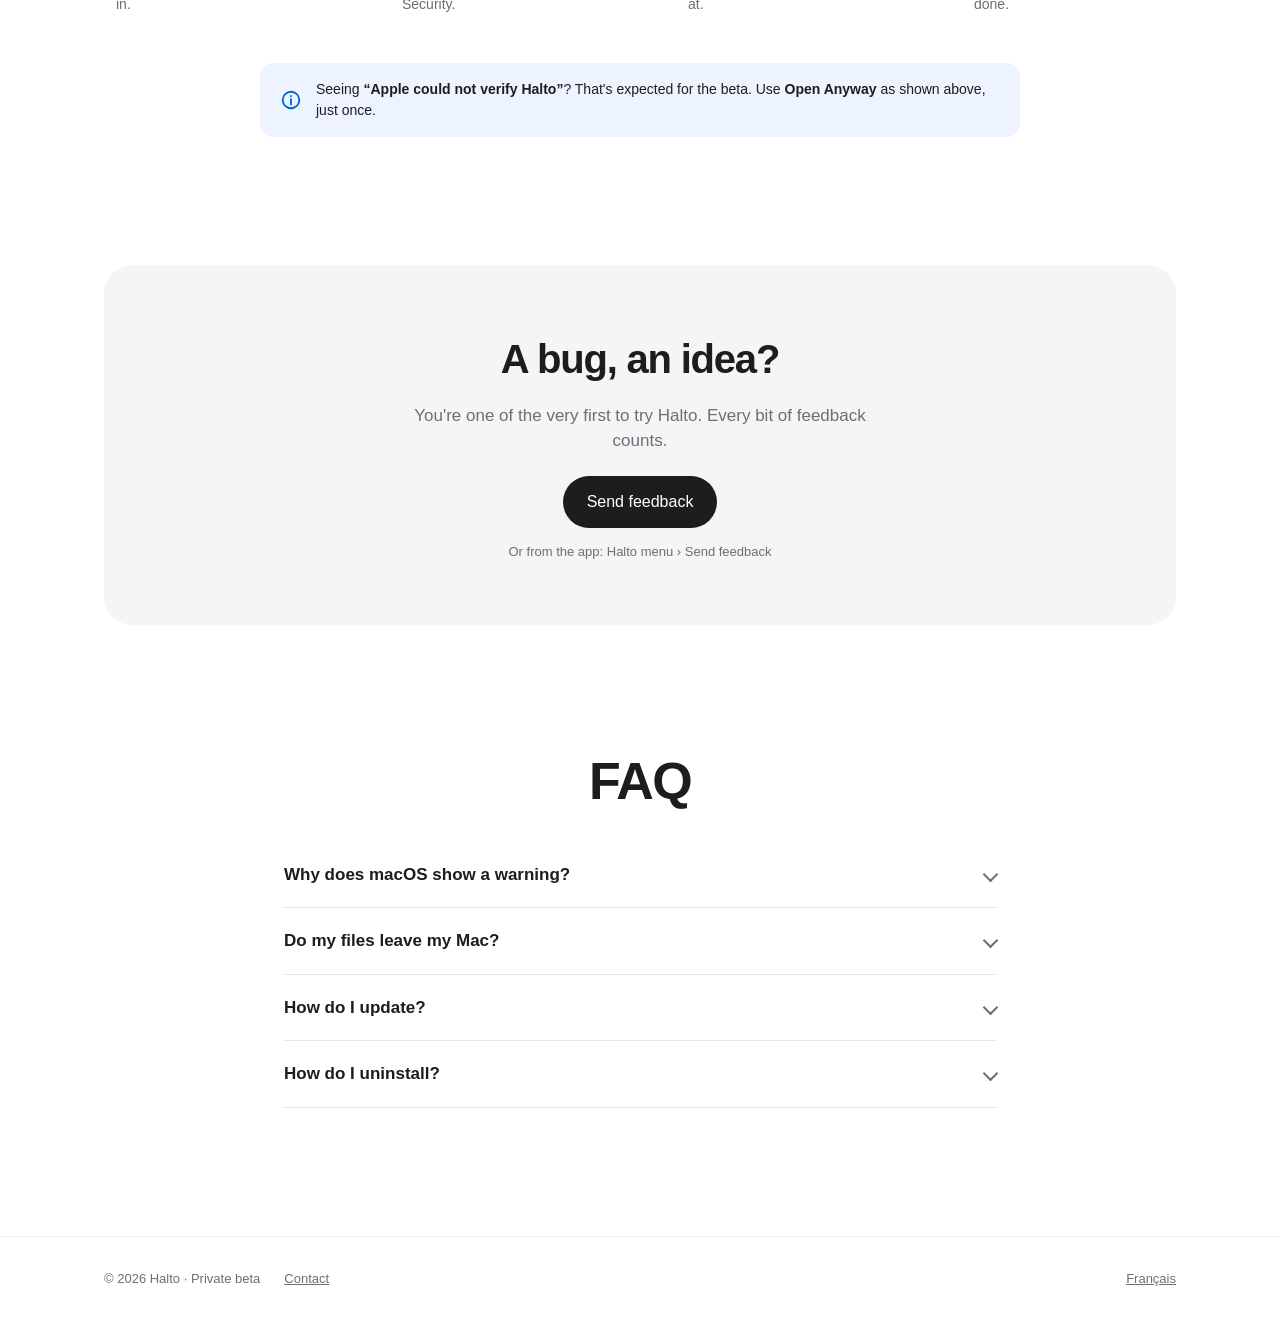
==== commit 83a7f6be: "Empreinte SHA-256 du DMG 0.6.1 sous le bouton de téléchargement Co-Authored-By: Claude Opus 5.5 (1M " ====
--- a/index.html
+++ b/index.html
@@ -42,6 +42,7 @@
 <a href="#install">How to install ›</a>
 </div>
 <p class="meta reveal" style="--d: .3s">Version 0.6.1 · macOS 14 or later · Free during the beta</p>
+<p class="meta sha reveal" style="--d: .34s">SHA-256 <code>67caff39078008902bf41b6b09b84635f385f00b69e11470a487bab21071efab</code></p>
 </section>
 
 <section class="wrap demo reveal" aria-label="Demo">
--- a/assets/style.css
+++ b/assets/style.css
@@ -62,6 +62,8 @@
 .btn-main:hover { background: #0071EB; transform: translateY(-2px); box-shadow: 0 14px 32px rgba(0,122,255,0.34); }
 .btn-main:active { transform: translateY(0) scale(0.98); }
 .meta { font-size: 13px; color: var(--muted); }
+.sha { margin-top: -18px; font-size: 11px; max-width: 100%; overflow-wrap: anywhere; }
+.sha code { font-family: ui-monospace, SFMono-Regular, Menlo, monospace; color: var(--muted); }
 
 /* Démo animée */
 .demo { padding-bottom: 128px; }
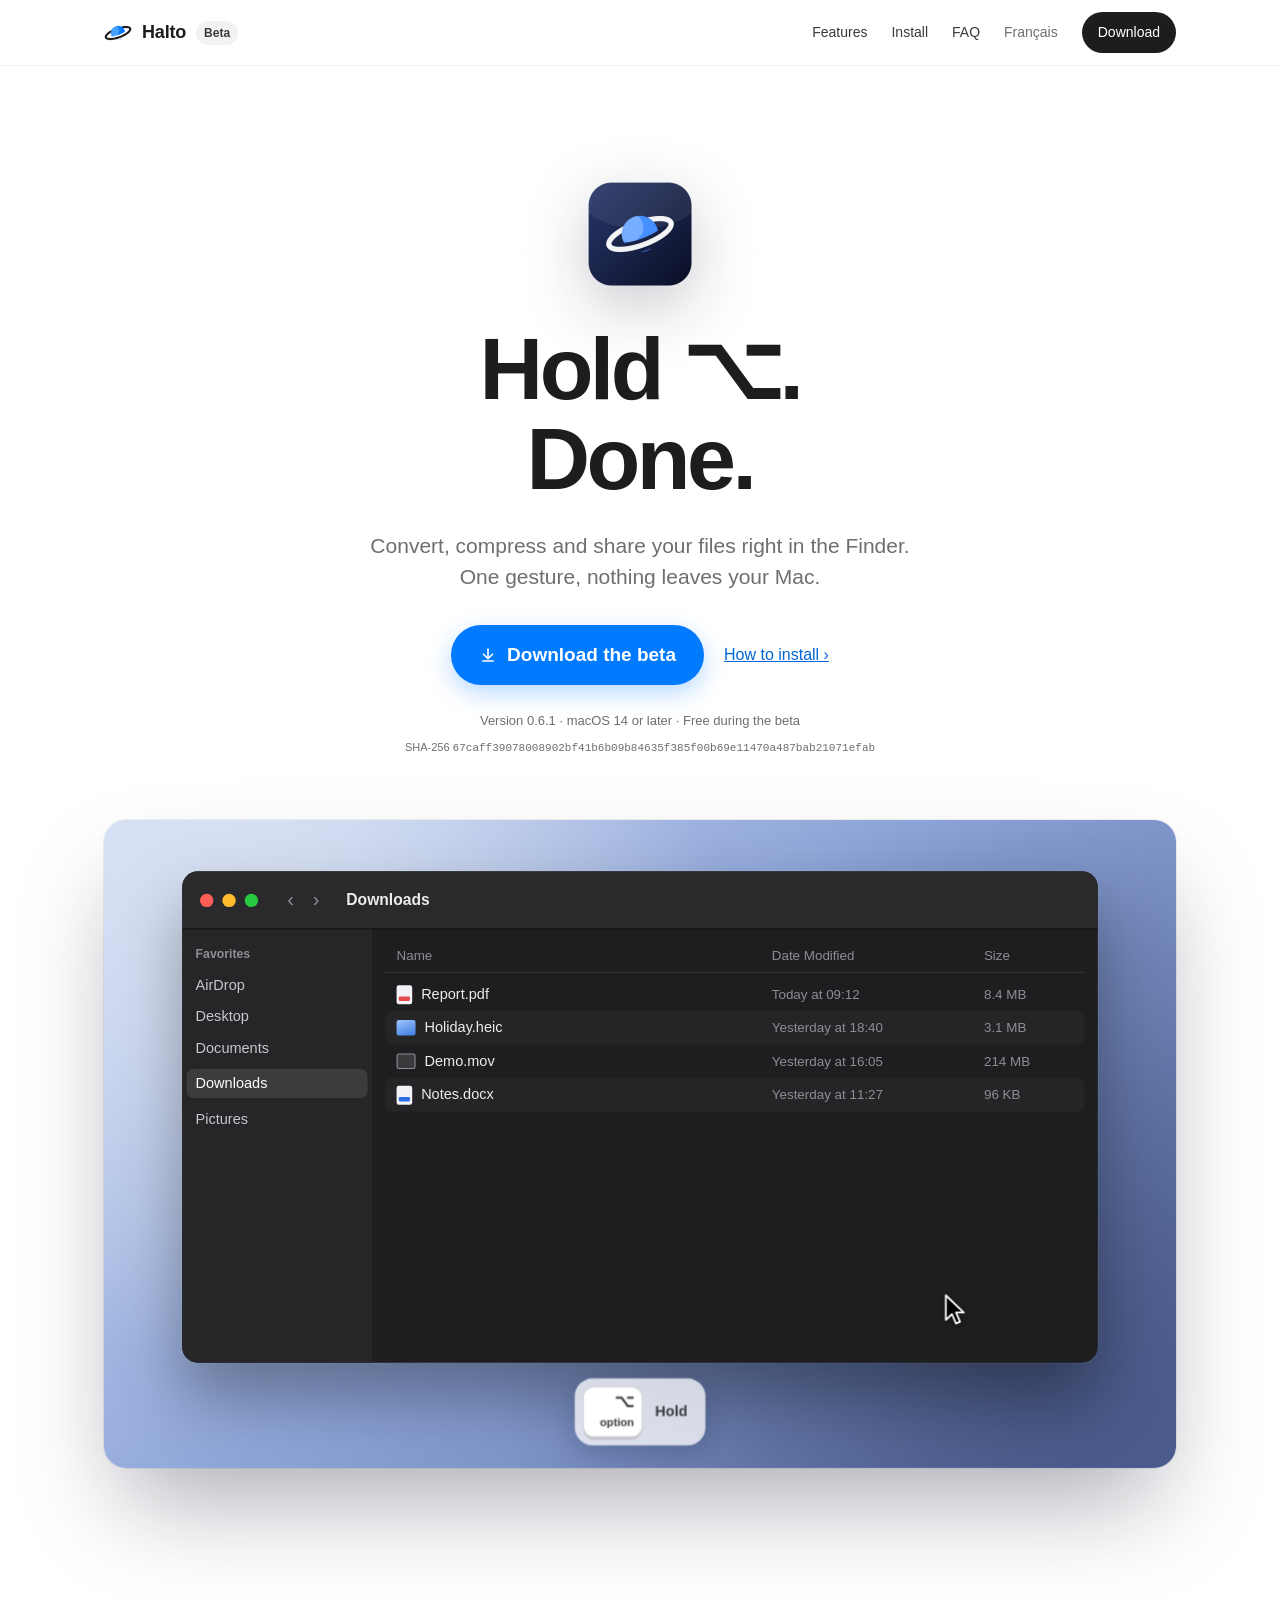
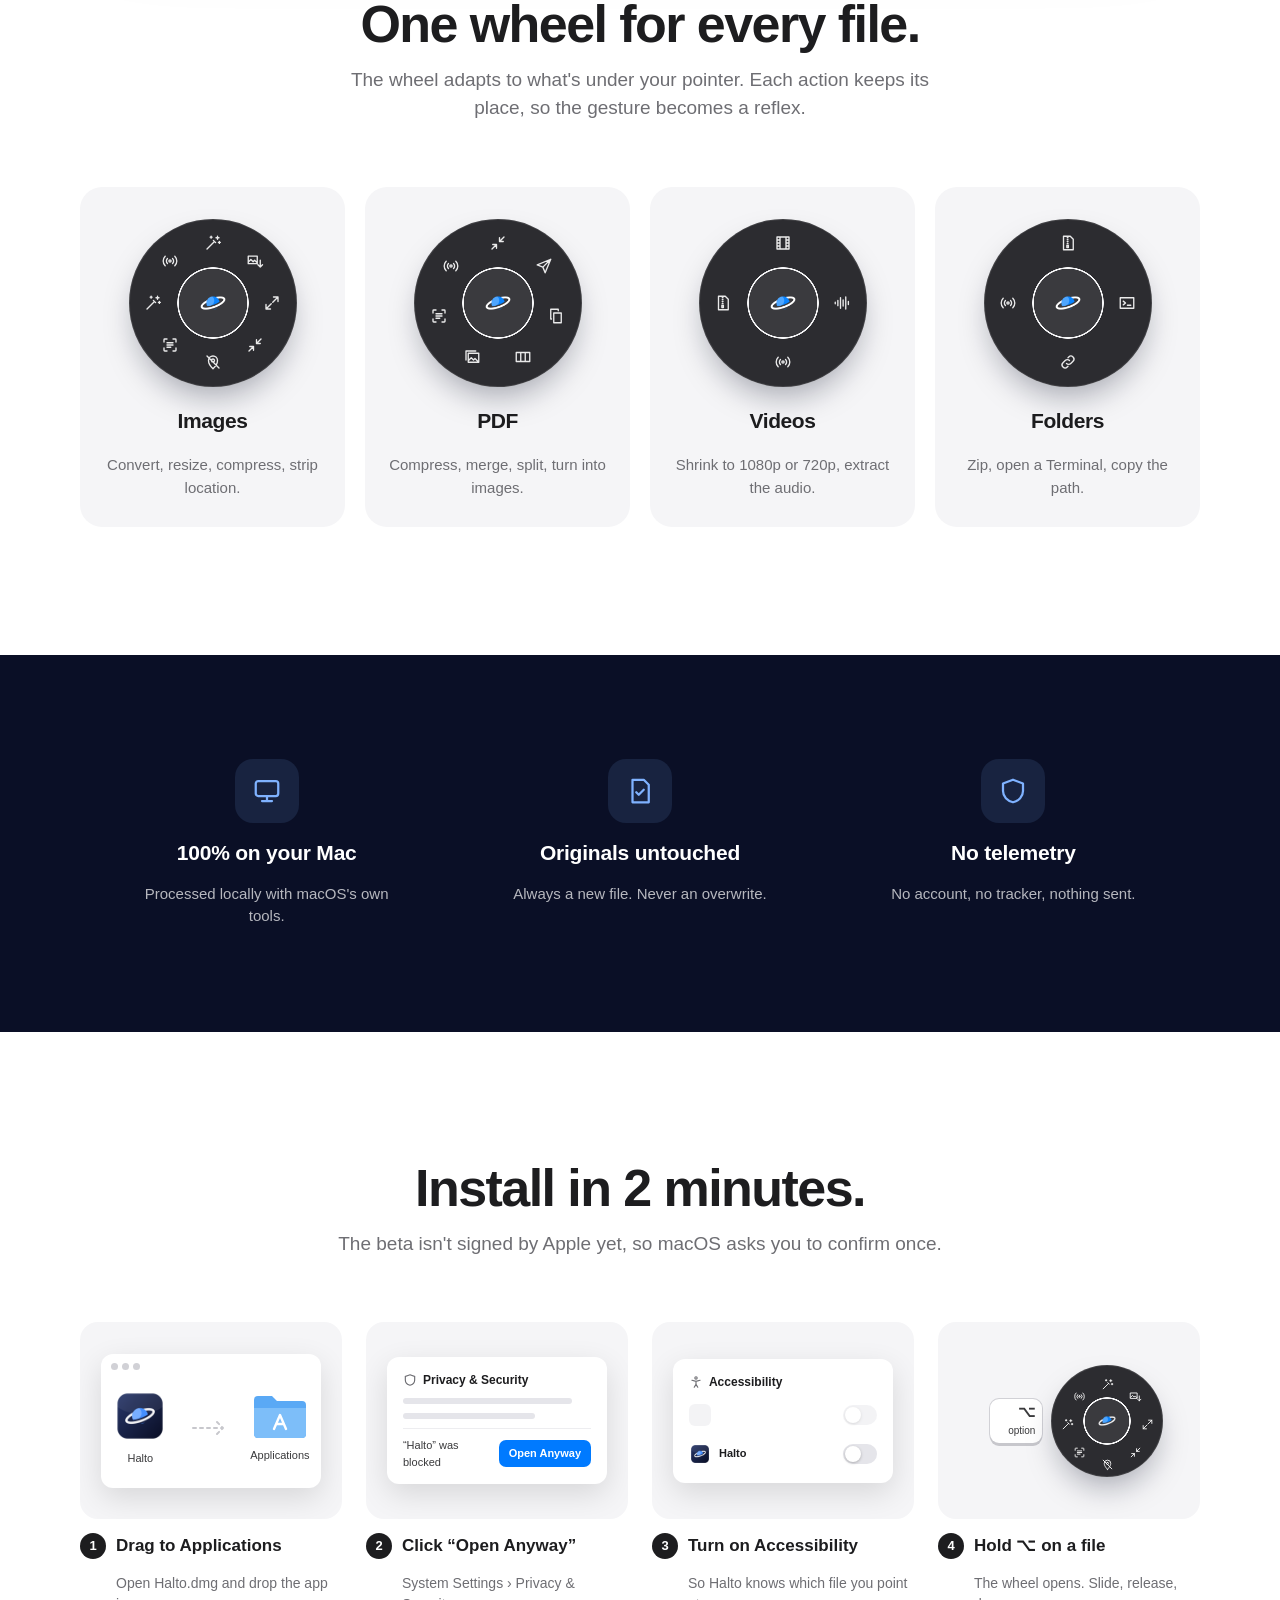
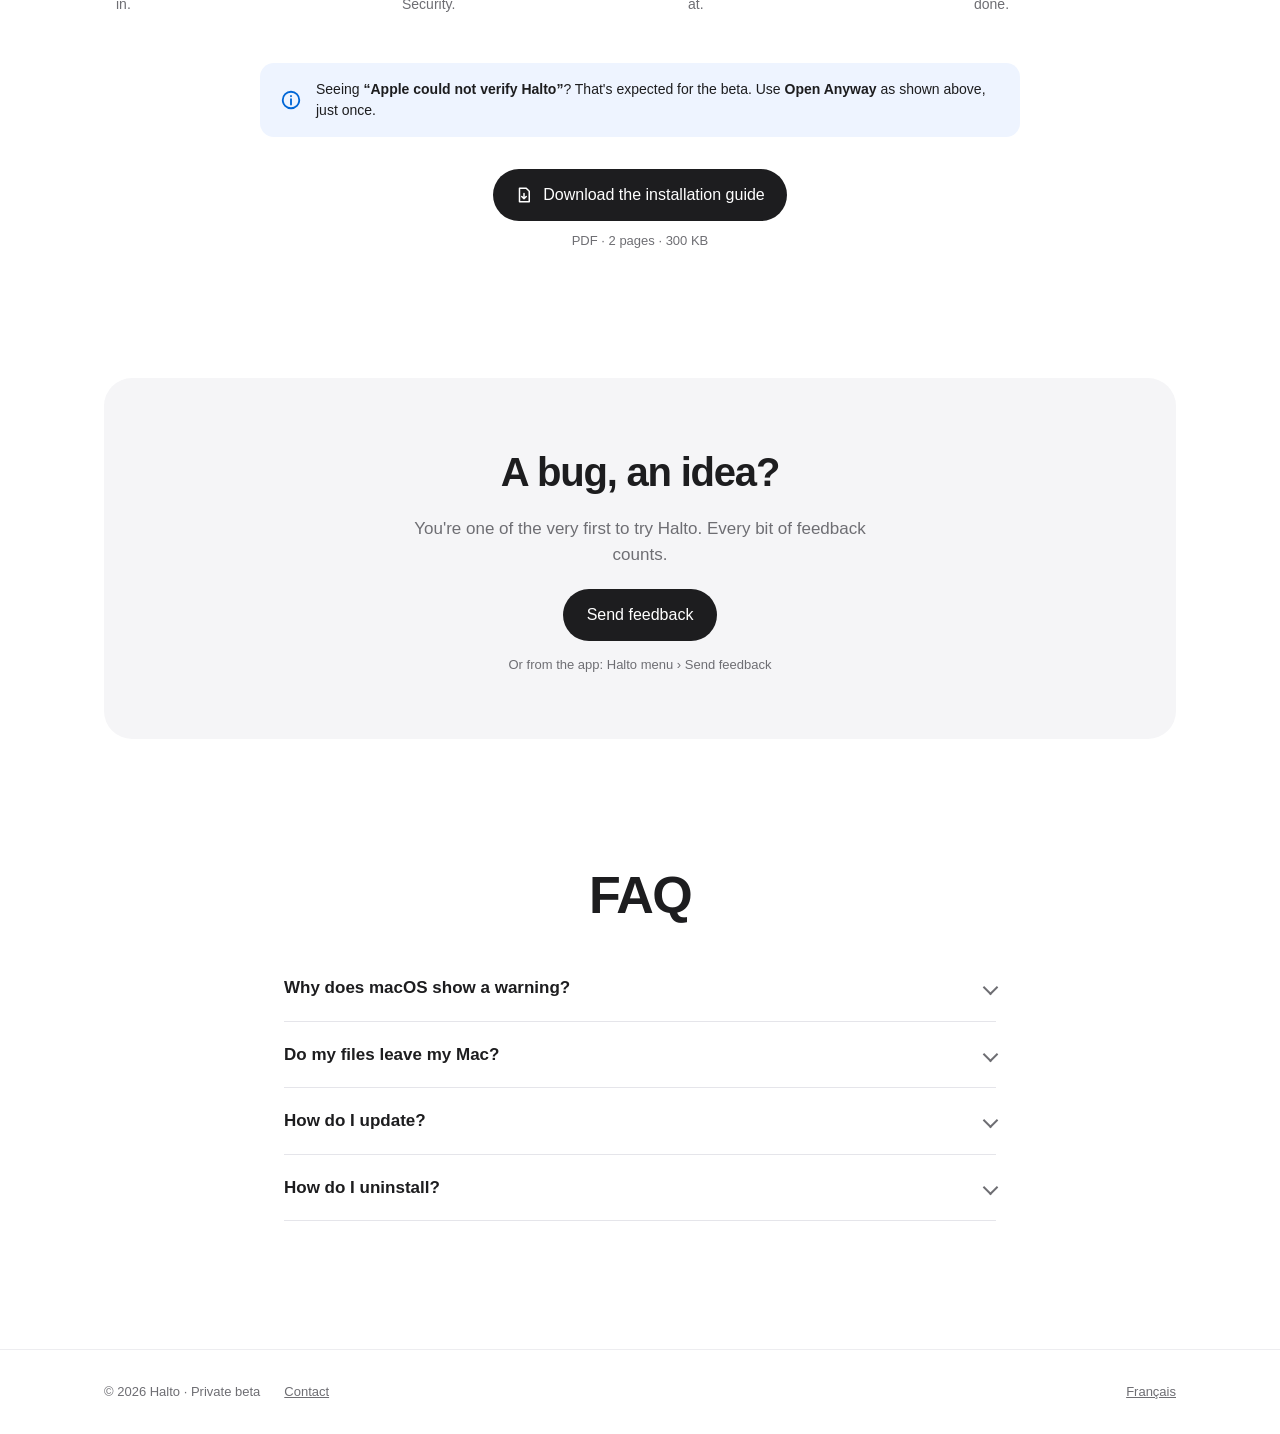
==== commit 4f478eab: "Guide d'installation PDF (EN/FR) téléchargeable depuis la section Installer Co-Authored-By: Claude O" ====
--- a/index.html
+++ b/index.html
@@ -155,6 +155,7 @@
 <svg width="22" height="22" viewBox="0 0 24 24" fill="none" stroke="#0066D6" stroke-width="2" stroke-linecap="round" aria-hidden="true"><circle cx="12" cy="12" r="9"/><path d="M12 11v6M12 7.5v.5"/></svg>
 <p>Seeing <strong>“Apple could not verify Halto”</strong>? That's expected for the beta. Use <strong>Open Anyway</strong> as shown above, just once.</p>
 </div>
+<div class="guide reveal"><a class="btn-dark" href="assets/Halto-Install-Guide.pdf" download><svg width="18" height="18" viewBox="0 0 24 24" fill="none" stroke="currentColor" stroke-width="2" stroke-linecap="round" stroke-linejoin="round" aria-hidden="true"><path d="M6 3h9l4 4v14H6z"/><path d="M12 10v7M9 14l3 3 3-3"/></svg>Download the installation guide</a><span class="meta">PDF · 2 pages · 300 KB</span></div>
 </section>
 
 <section class="wrap" style="padding-bottom: 128px">
--- a/assets/style.css
+++ b/assets/style.css
@@ -217,3 +217,6 @@
   *, *::before, *::after { animation: none !important; transition: none !important; }
   .js .reveal { opacity: 1; transform: none; }
 }
+
+.guide { display: flex; flex-direction: column; align-items: center; gap: 10px; margin-top: 32px; }
+.guide .btn-dark { display: inline-flex; align-items: center; gap: 10px; font-size: 16px; padding: 14px 22px; }
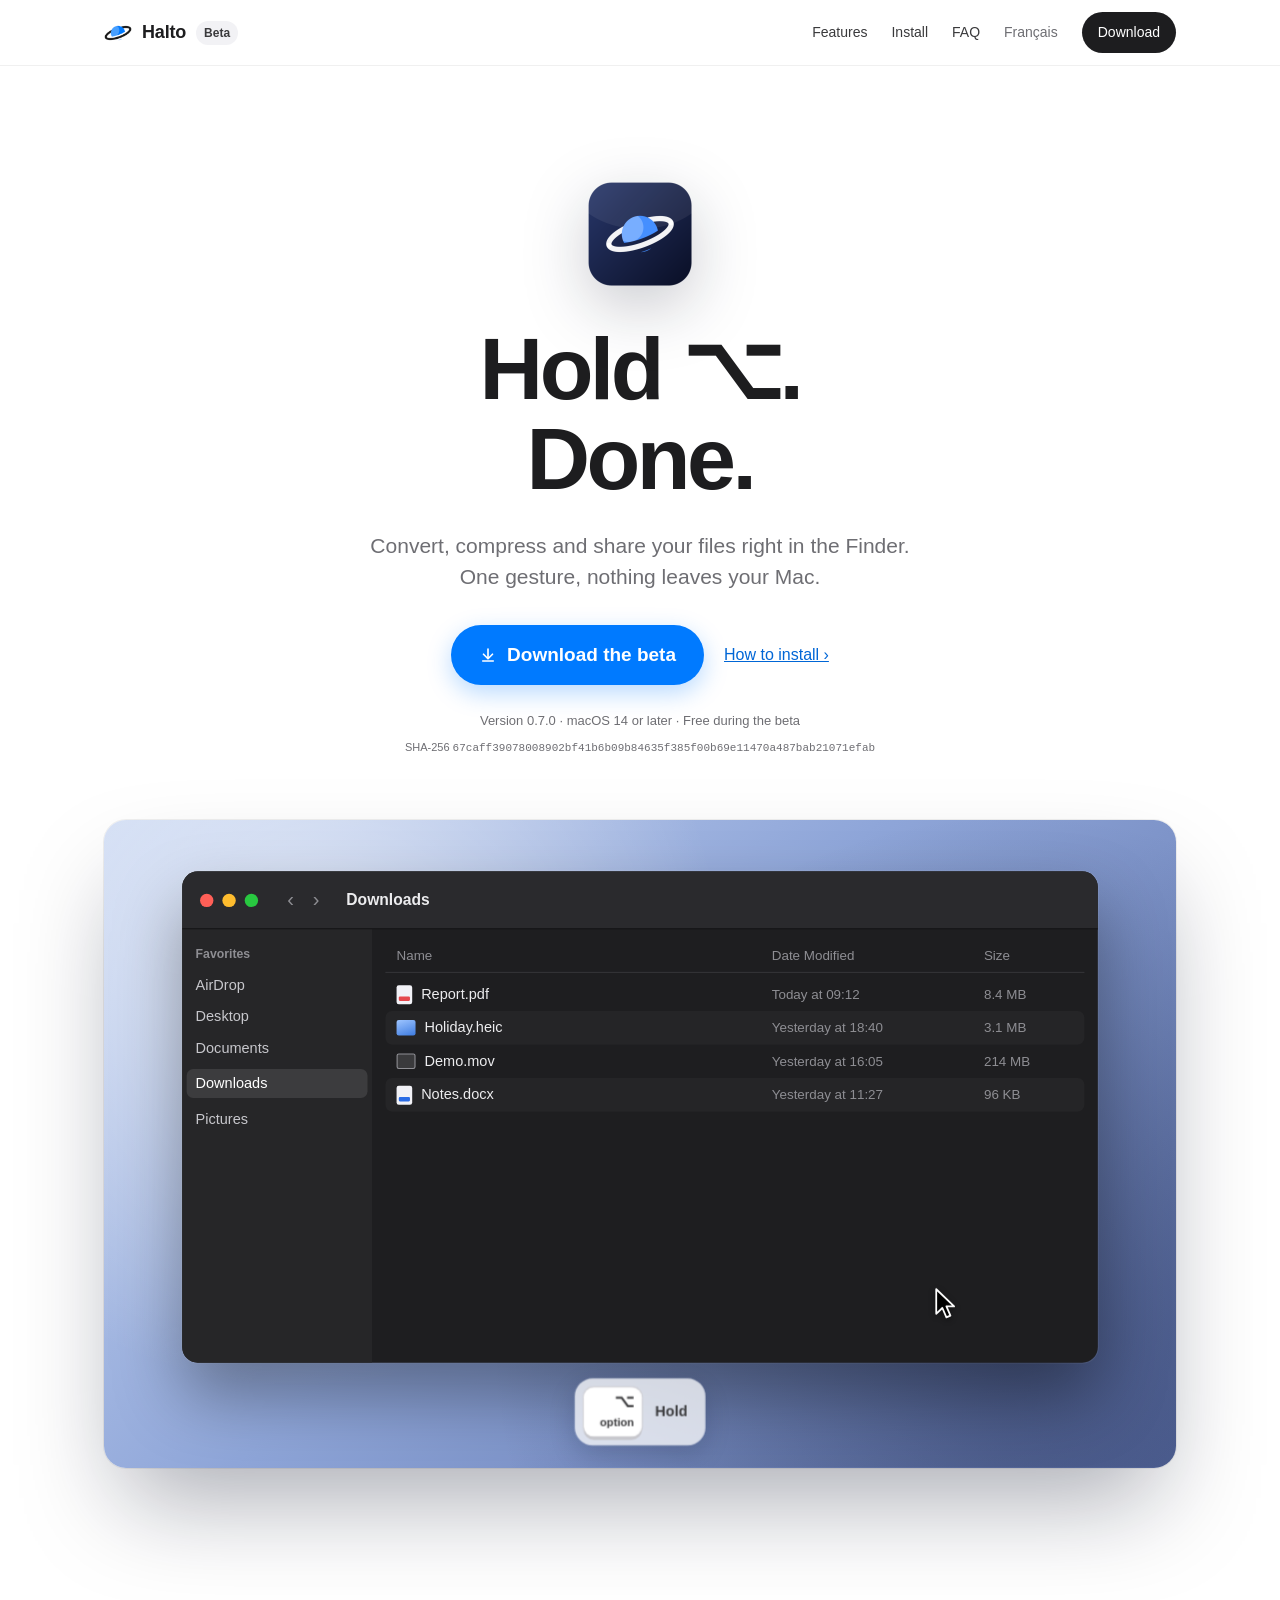
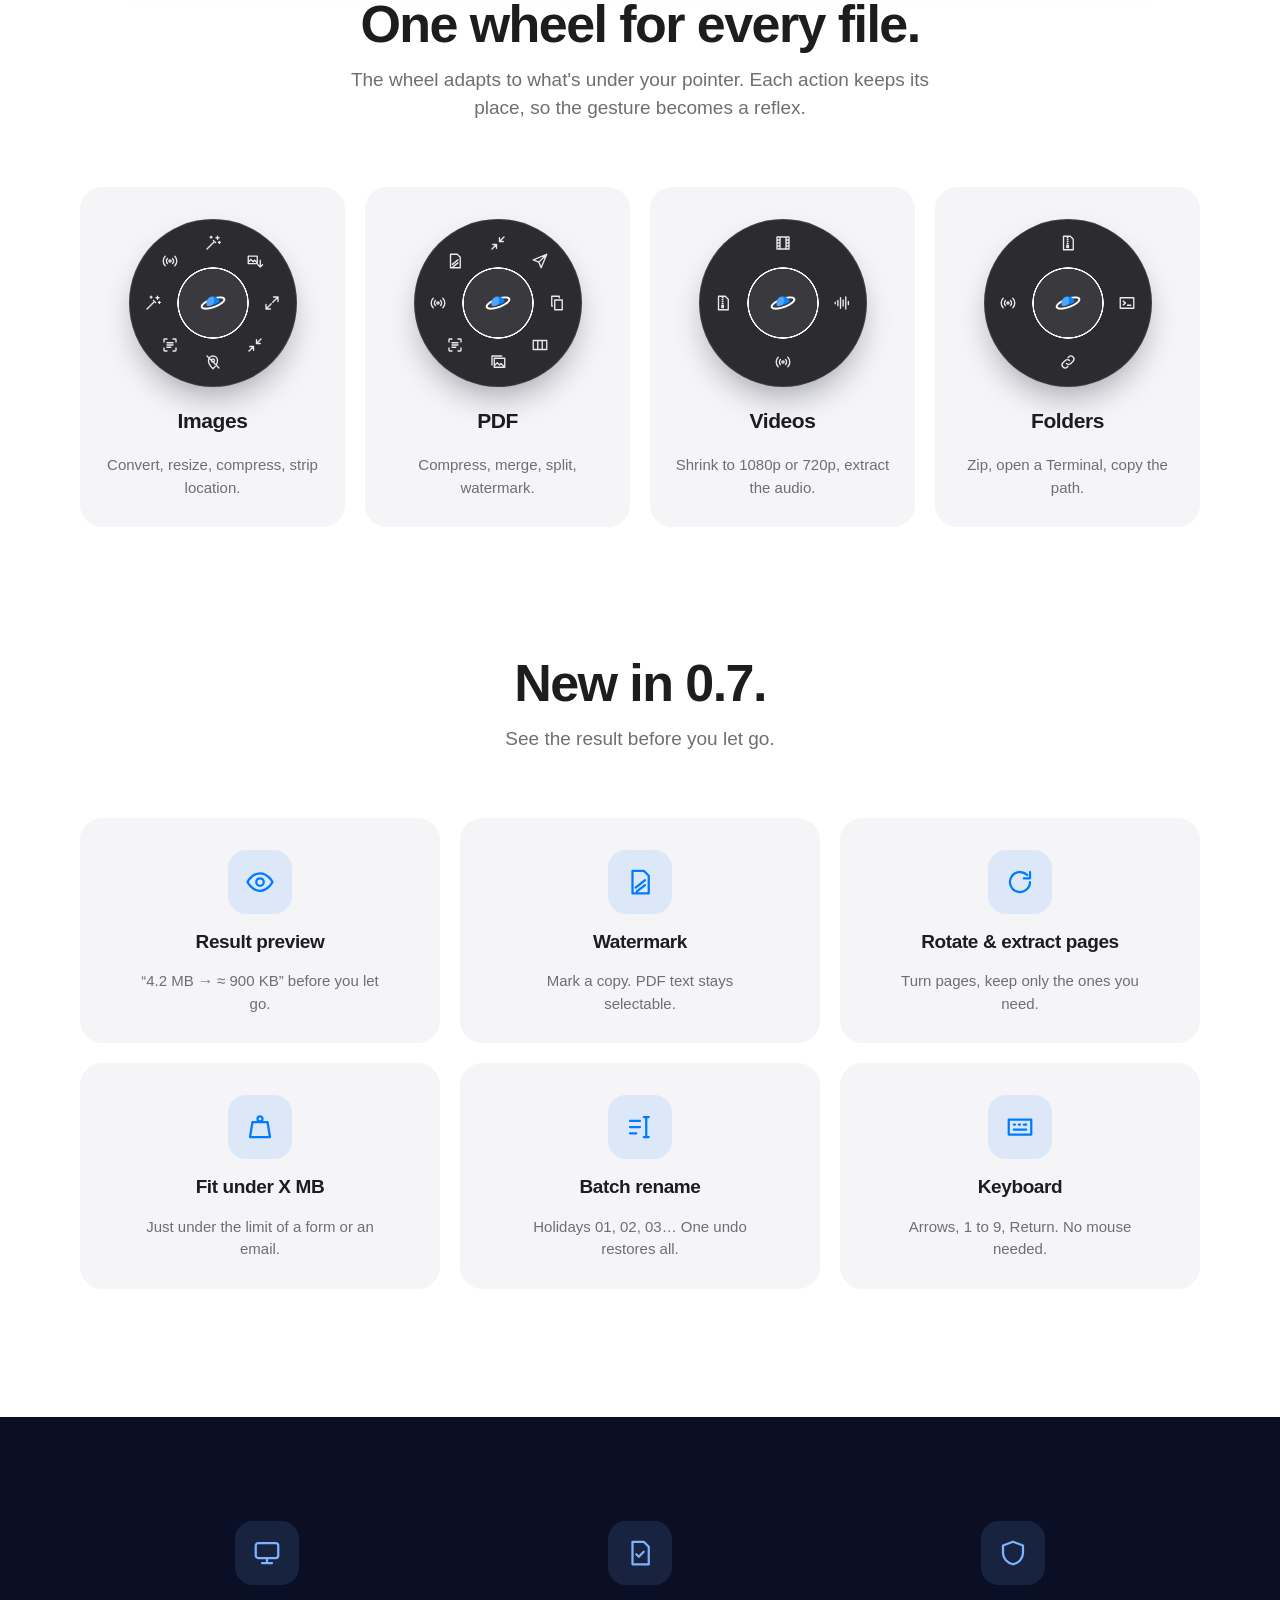
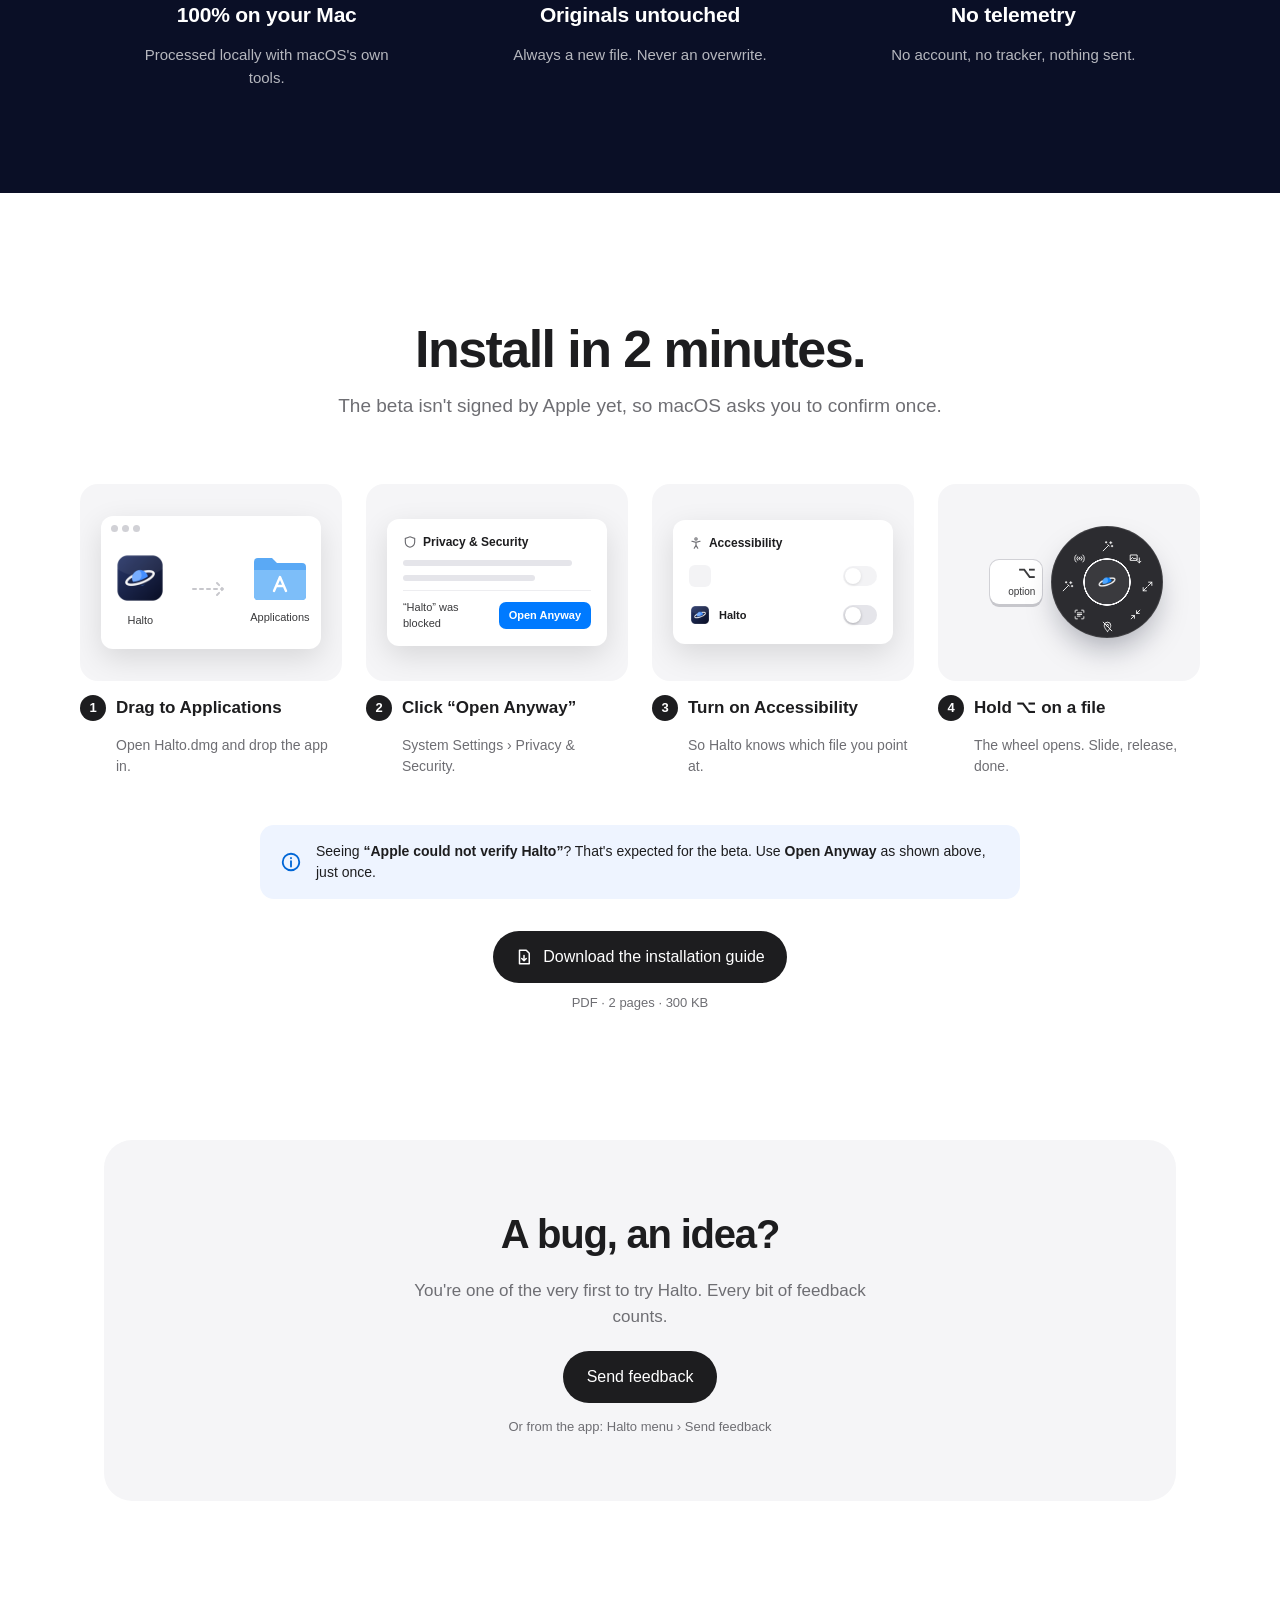
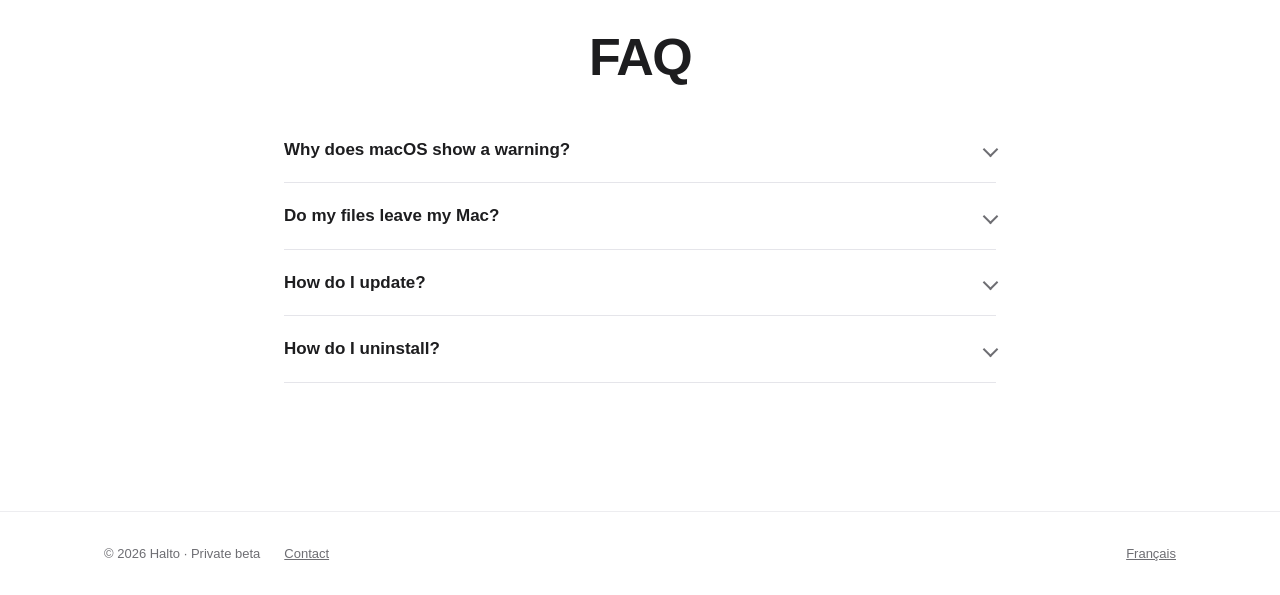
==== commit 9fa31865: "Site 0.7 : section Nouveau dans la 0.7, Filigraner dans la roue PDF, version 0.7.0 Co-Authored-By: C" ====
--- a/index.html
+++ b/index.html
@@ -41,7 +41,7 @@
 </a>
 <a href="#install">How to install ›</a>
 </div>
-<p class="meta reveal" style="--d: .3s">Version 0.6.1 · macOS 14 or later · Free during the beta</p>
+<p class="meta reveal" style="--d: .3s">Version 0.7.0 · macOS 14 or later · Free during the beta</p>
 <p class="meta sha reveal" style="--d: .34s">SHA-256 <code>67caff39078008902bf41b6b09b84635f385f00b69e11470a487bab21071efab</code></p>
 </section>
 
@@ -77,9 +77,24 @@
 </div>
 <div class="types">
 <div class="type reveal"><div class="mini" data-set="image"></div><h3>Images</h3><p>Convert, resize, compress, strip location.</p></div>
-<div class="type reveal" style="--d: .08s"><div class="mini" data-set="pdf"></div><h3>PDF</h3><p>Compress, merge, split, turn into images.</p></div>
+<div class="type reveal" style="--d: .08s"><div class="mini" data-set="pdf"></div><h3>PDF</h3><p>Compress, merge, split, watermark.</p></div>
 <div class="type reveal" style="--d: .16s"><div class="mini" data-set="video"></div><h3>Videos</h3><p>Shrink to 1080p or 720p, extract the audio.</p></div>
 <div class="type reveal" style="--d: .24s"><div class="mini" data-set="folder"></div><h3>Folders</h3><p>Zip, open a Terminal, copy the path.</p></div>
+</div>
+</section>
+
+<section id="new" class="wrap section new" style="padding-top: 0">
+<div class="intro reveal">
+<h2 class="h2">New in 0.7.</h2>
+<p class="lead">See the result before you let go.</p>
+</div>
+<div class="types">
+<div class="type reveal" style="--d: .00s"><span class="badge"><svg width="30" height="30" viewBox="0 0 24 24" fill="none" stroke="currentColor" stroke-width="1.8" stroke-linecap="round" stroke-linejoin="round" aria-hidden="true"><path d="M2 12s3.6-7 10-7 10 7 10 7-3.6 7-10 7S2 12 2 12zM12 9a3 3 0 1 0 0 6a3 3 0 1 0 0-6"/></svg></span><h3>Result preview</h3><p>“4.2 MB → ≈ 900 KB” before you let go.</p></div>
+<div class="type reveal" style="--d: .06s"><span class="badge"><svg width="30" height="30" viewBox="0 0 24 24" fill="none" stroke="currentColor" stroke-width="1.8" stroke-linecap="round" stroke-linejoin="round" aria-hidden="true"><path d="M6 3h9l4 4v14H6zM8.5 16.5l7.5-6M9.5 19.5l6.5-5"/></svg></span><h3>Watermark</h3><p>Mark a copy. PDF text stays selectable.</p></div>
+<div class="type reveal" style="--d: .12s"><span class="badge"><svg width="30" height="30" viewBox="0 0 24 24" fill="none" stroke="currentColor" stroke-width="1.8" stroke-linecap="round" stroke-linejoin="round" aria-hidden="true"><path d="M20 12a8 8 0 1 1-2.3-5.6M20 4v5h-5"/></svg></span><h3>Rotate &amp; extract pages</h3><p>Turn pages, keep only the ones you need.</p></div>
+<div class="type reveal" style="--d: .18s"><span class="badge"><svg width="30" height="30" viewBox="0 0 24 24" fill="none" stroke="currentColor" stroke-width="1.8" stroke-linecap="round" stroke-linejoin="round" aria-hidden="true"><path d="M12 3.5a2 2 0 1 0 0 4a2 2 0 1 0 0-4M6 8h12l2 12H4z"/></svg></span><h3>Fit under X MB</h3><p>Just under the limit of a form or an email.</p></div>
+<div class="type reveal" style="--d: .24s"><span class="badge"><svg width="30" height="30" viewBox="0 0 24 24" fill="none" stroke="currentColor" stroke-width="1.8" stroke-linecap="round" stroke-linejoin="round" aria-hidden="true"><path d="M4 7h8M4 12h8M4 17h5M17 4v16M15 4h4M15 20h4"/></svg></span><h3>Batch rename</h3><p>Holidays 01, 02, 03… One undo restores all.</p></div>
+<div class="type reveal" style="--d: .30s"><span class="badge"><svg width="30" height="30" viewBox="0 0 24 24" fill="none" stroke="currentColor" stroke-width="1.8" stroke-linecap="round" stroke-linejoin="round" aria-hidden="true"><path d="M3 6h18v12H3zM7 10h1M11 10h1M15 10h2M7 14h10"/></svg></span><h3>Keyboard</h3><p>Arrows, 1 to 9, Return. No mouse needed.</p></div>
 </div>
 </section>
 
--- a/assets/style.css
+++ b/assets/style.css
@@ -220,3 +220,9 @@
 
 .guide { display: flex; flex-direction: column; align-items: center; gap: 10px; margin-top: 32px; }
 .guide .btn-dark { display: inline-flex; align-items: center; gap: 10px; font-size: 16px; padding: 14px 22px; }
+
+/* Nouveautés 0.7 : cartes claires, pictogramme bleu. */
+.new .badge { background: rgba(0, 122, 255, 0.1); color: var(--accent); }
+.new .types { grid-template-columns: repeat(auto-fit, minmax(300px, 1fr)); }
+.new .type { gap: 14px; }
+.new .type h3 { font-size: 19px; }
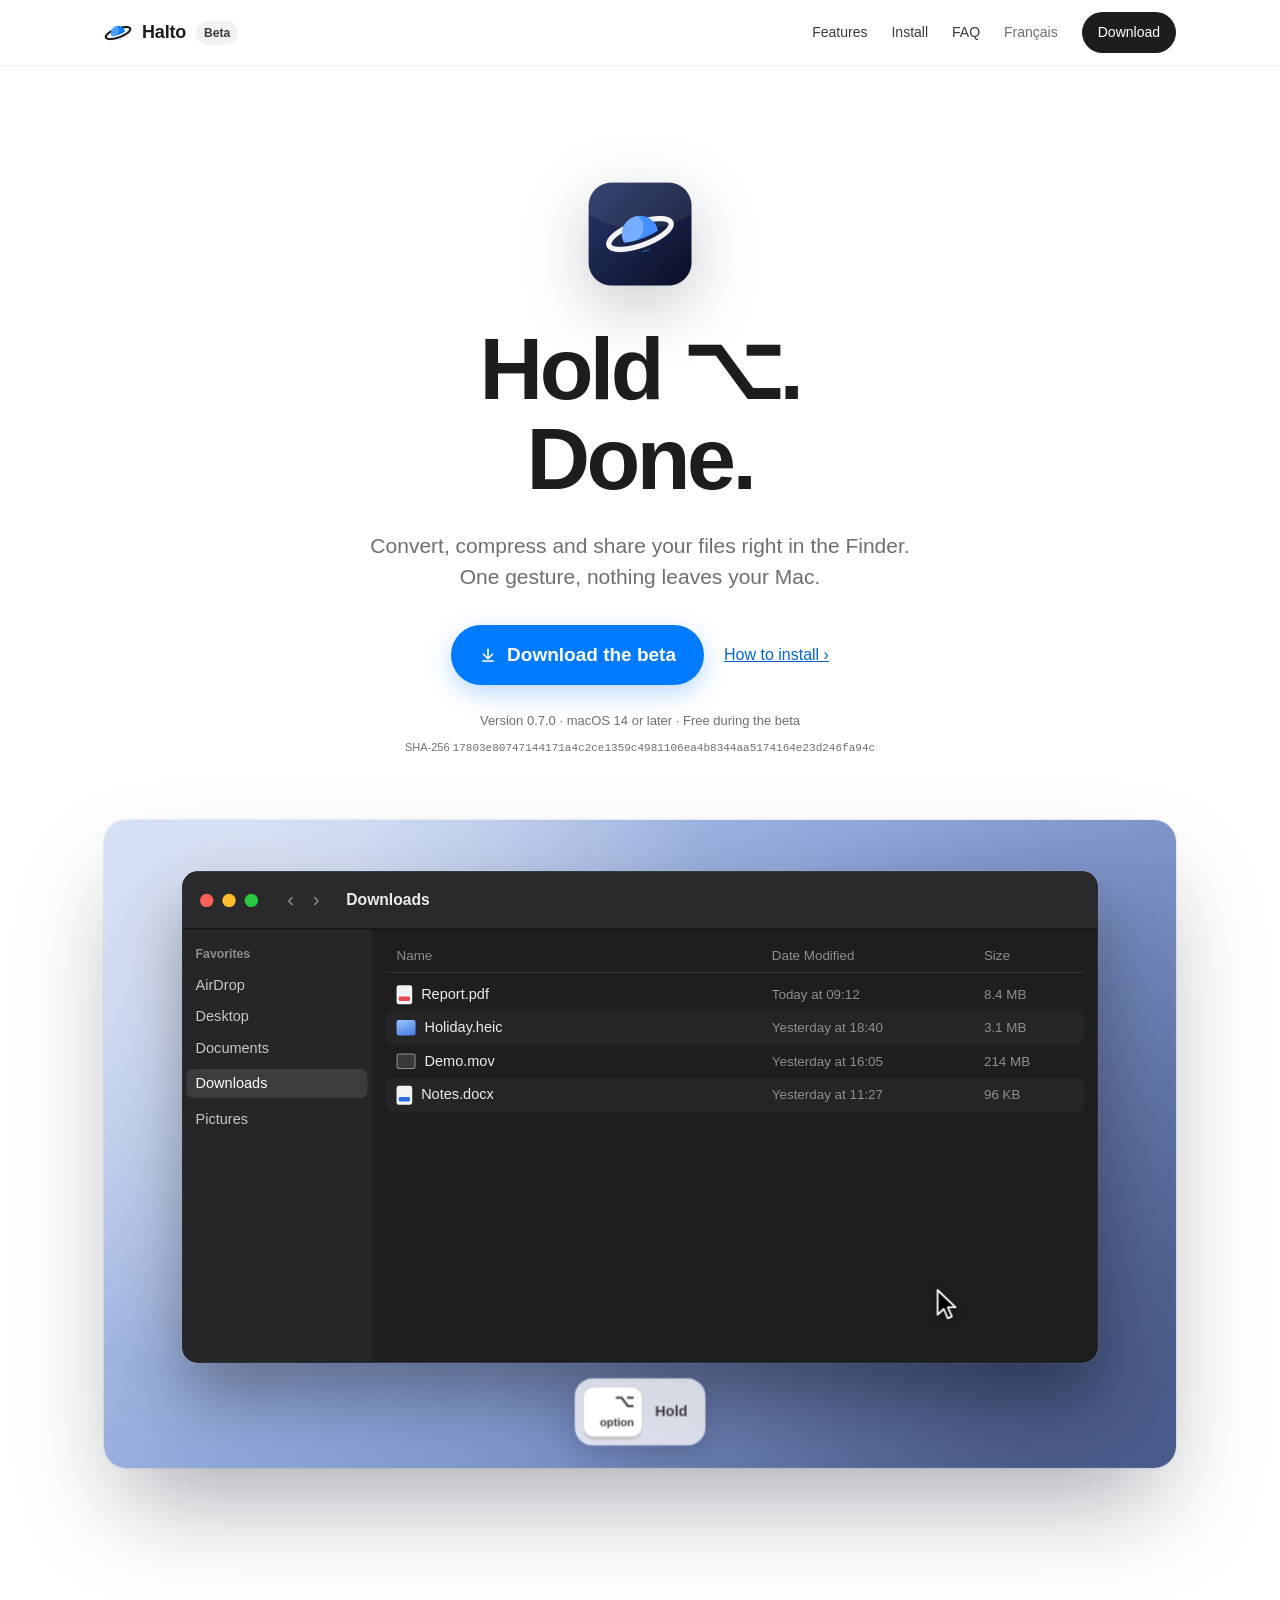
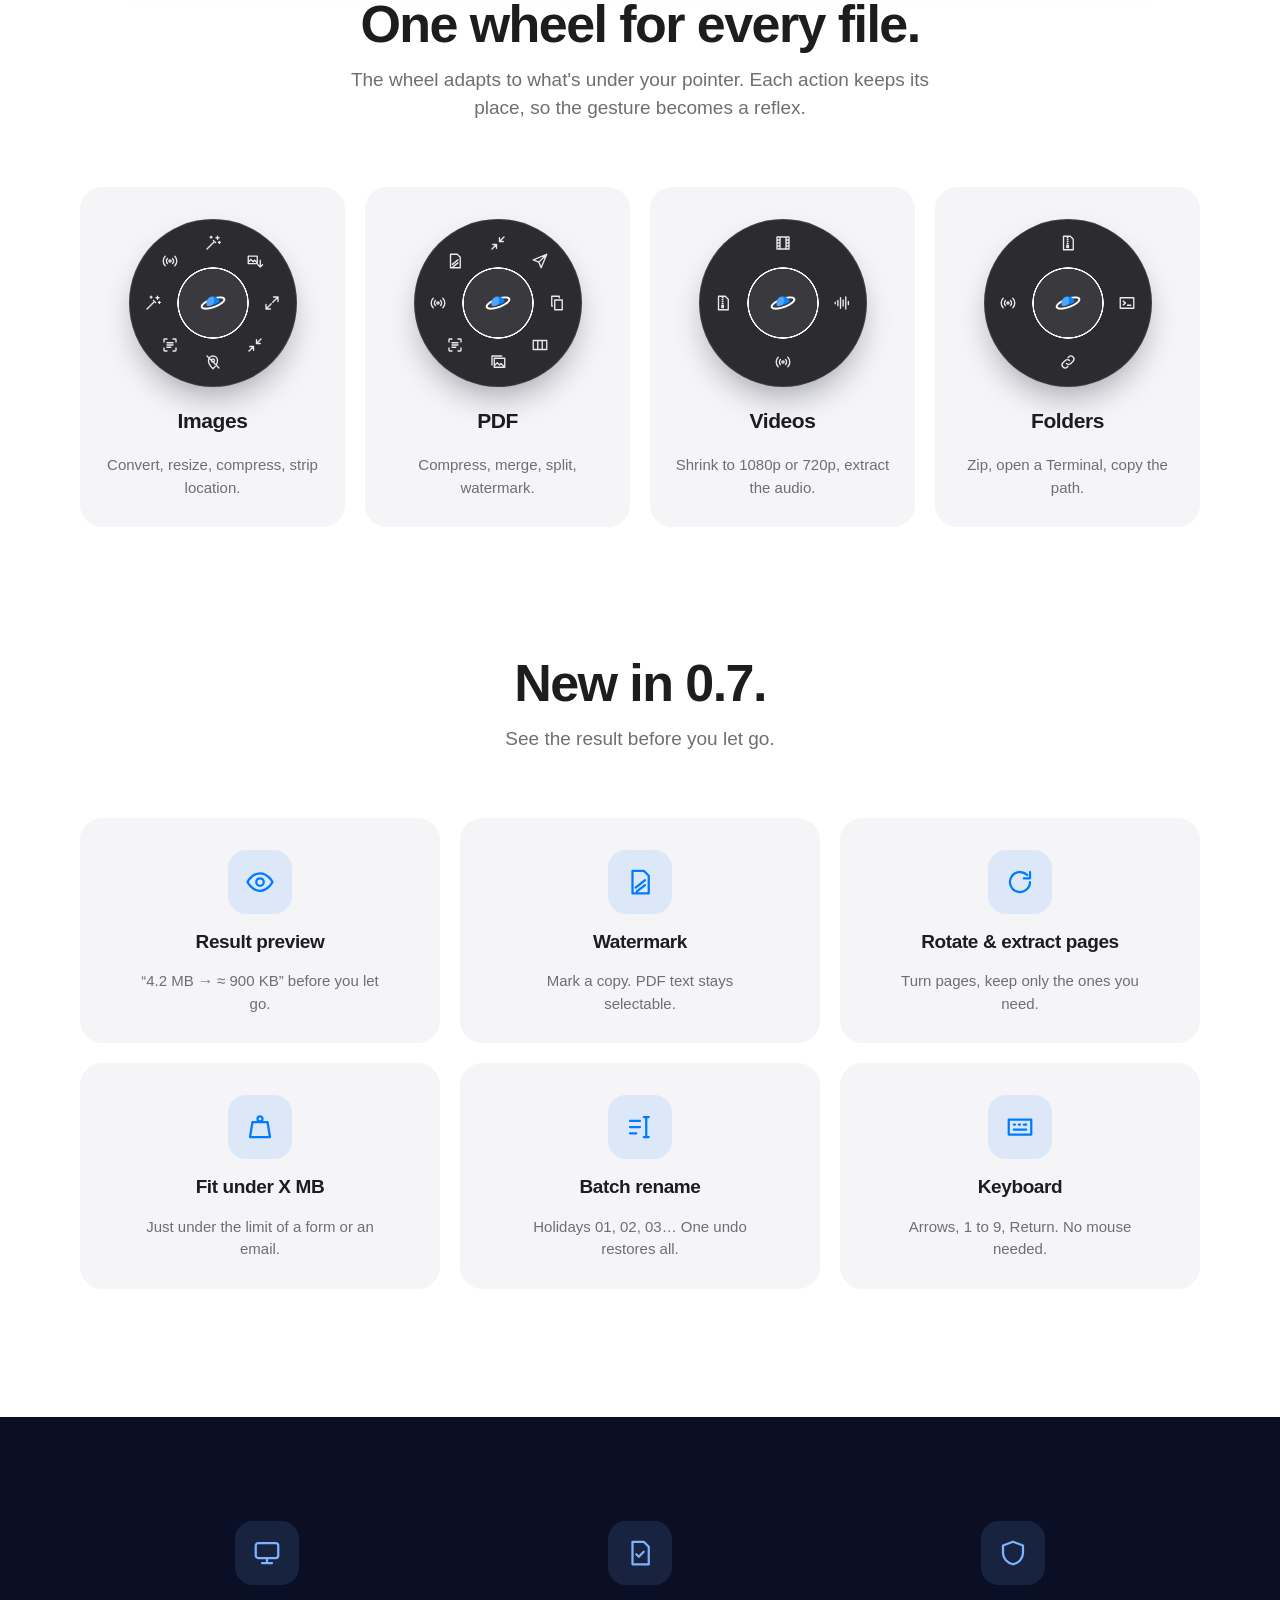
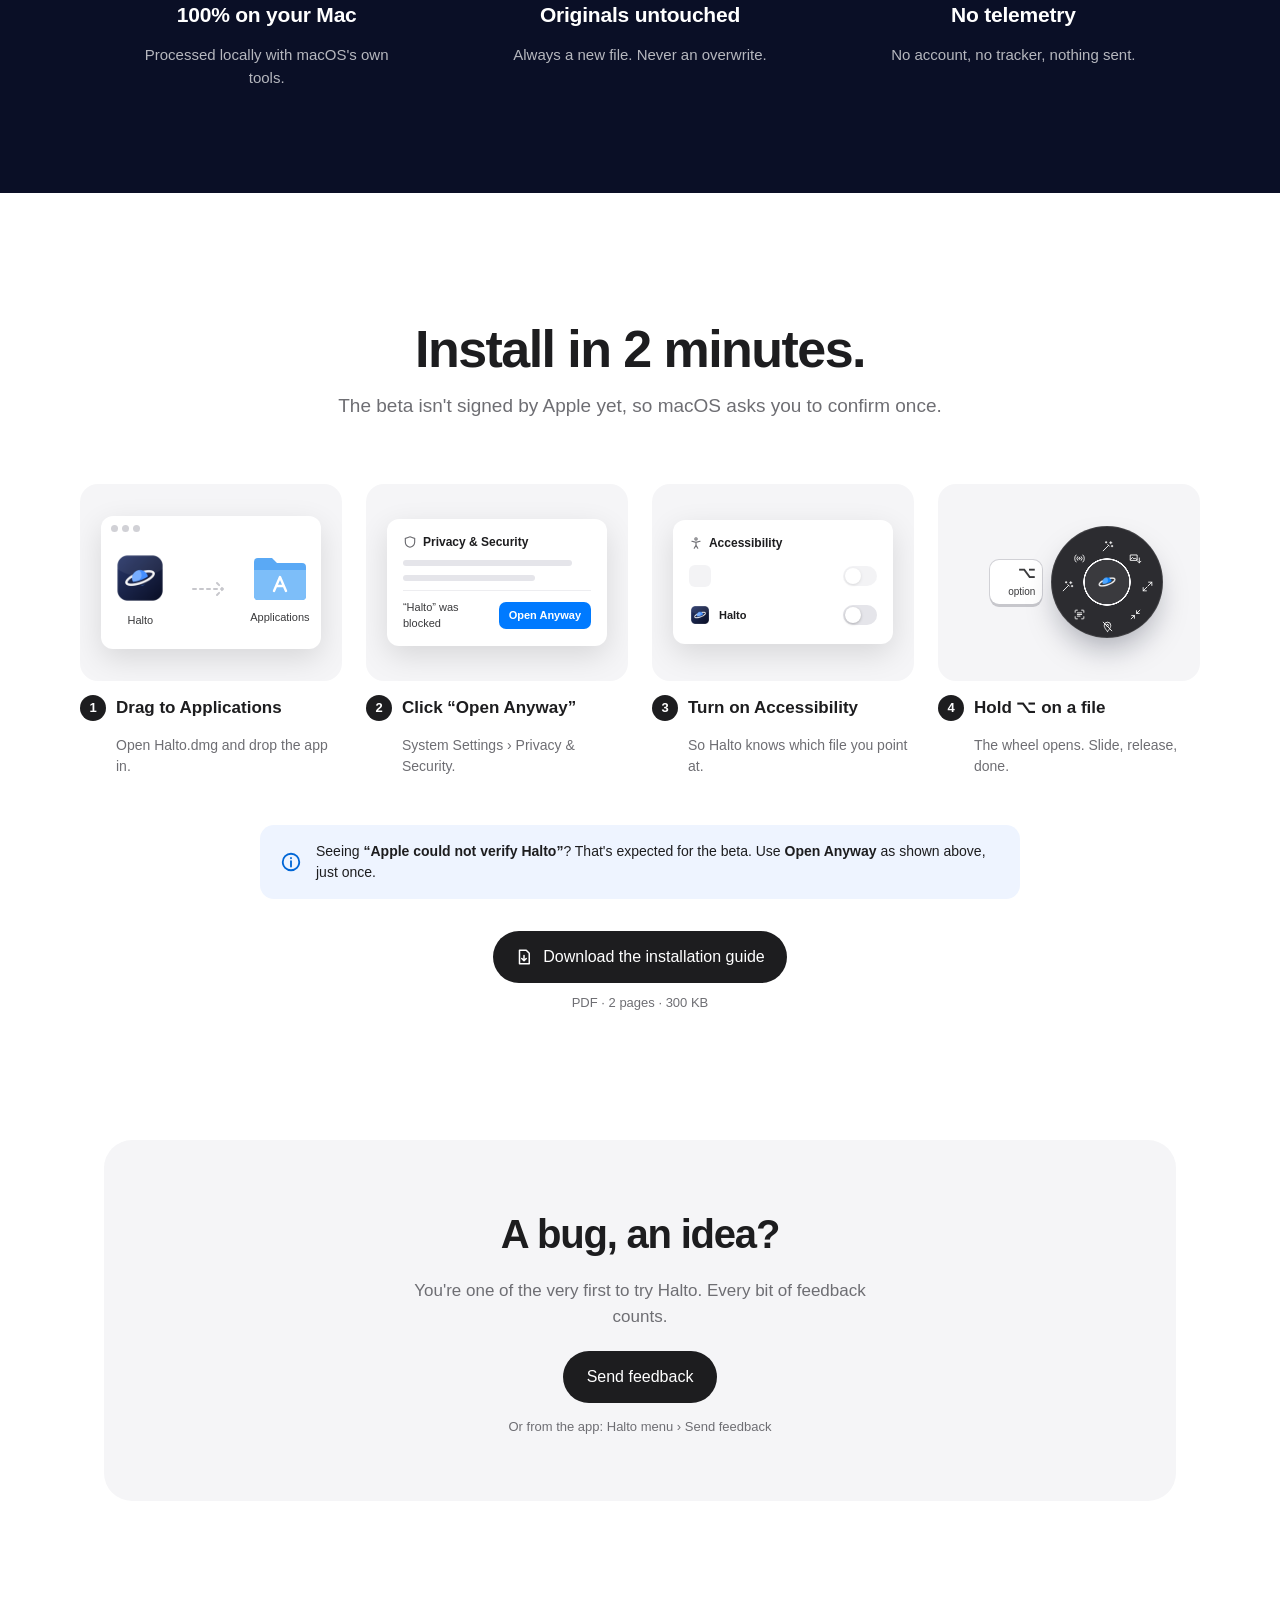
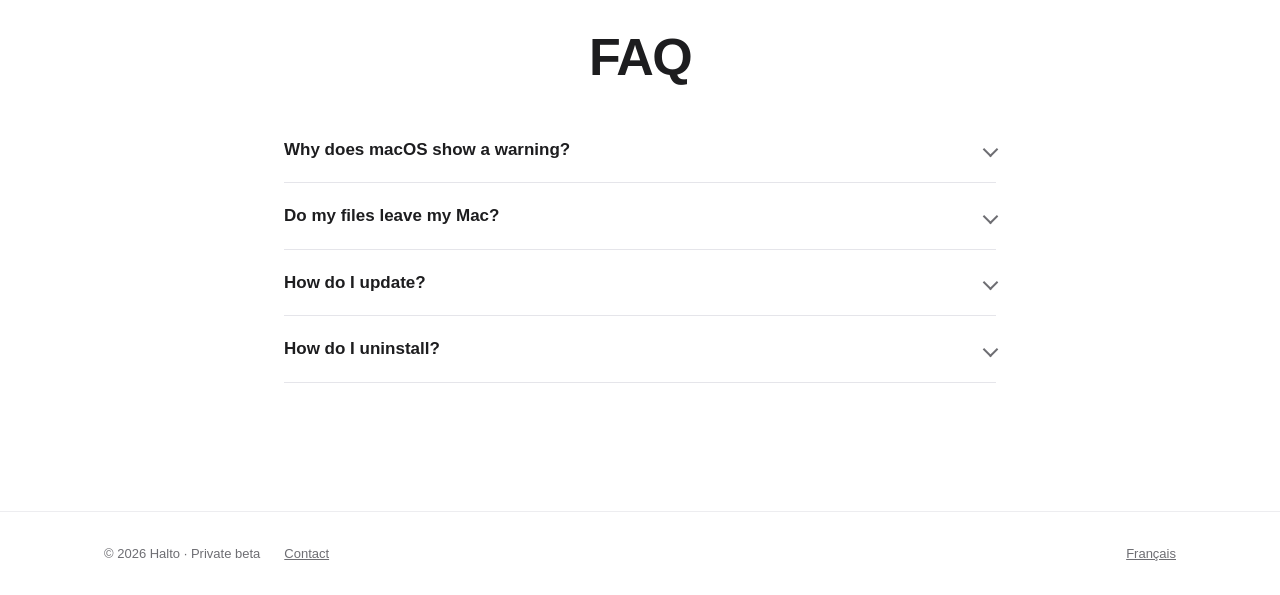
==== commit d09d0590: "Empreinte SHA-256 du DMG 0.7.0 Co-Authored-By: Claude Opus 5.5 (1M context) <noreply@anthropic.com> " ====
--- a/index.html
+++ b/index.html
@@ -42,7 +42,7 @@
 <a href="#install">How to install ›</a>
 </div>
 <p class="meta reveal" style="--d: .3s">Version 0.7.0 · macOS 14 or later · Free during the beta</p>
-<p class="meta sha reveal" style="--d: .34s">SHA-256 <code>67caff39078008902bf41b6b09b84635f385f00b69e11470a487bab21071efab</code></p>
+<p class="meta sha reveal" style="--d: .34s">SHA-256 <code>17803e80747144171a4c2ce1359c4981106ea4b8344aa5174164e23d246fa94c</code></p>
 </section>
 
 <section class="wrap demo reveal" aria-label="Demo">
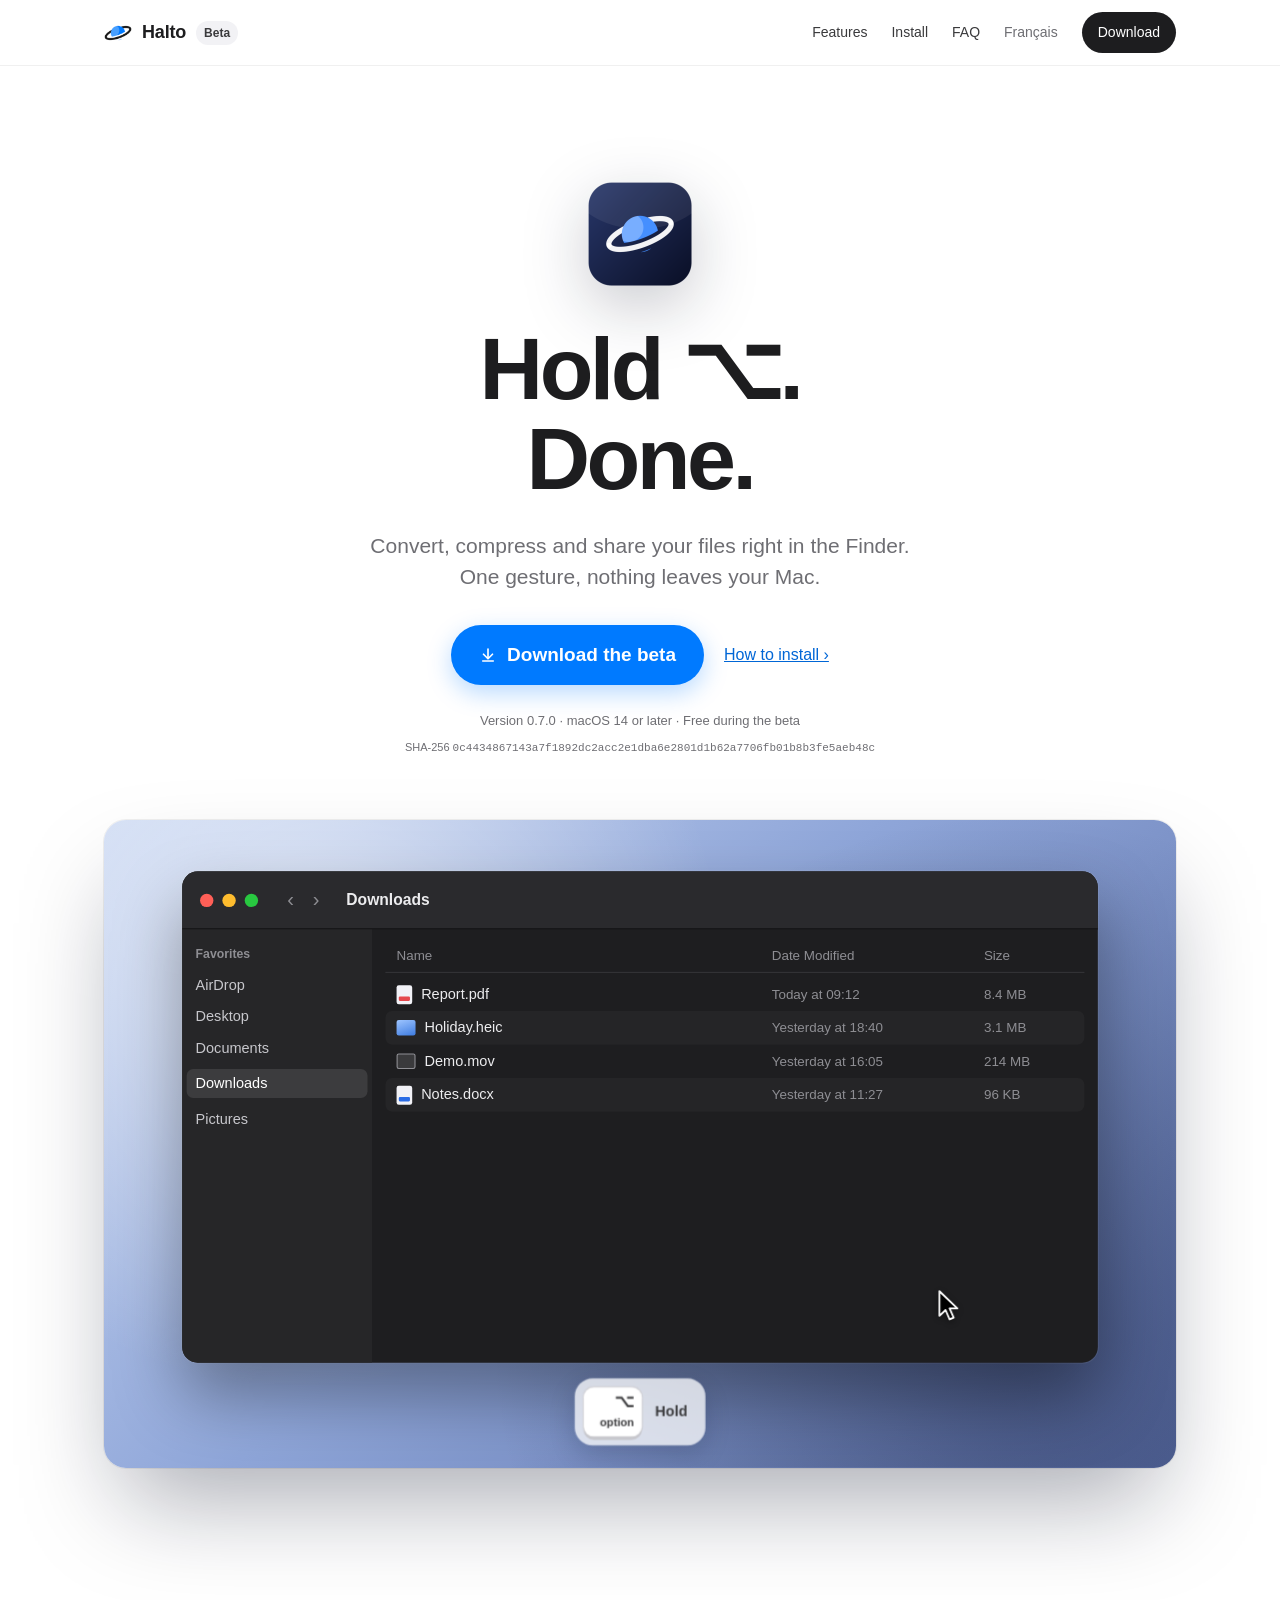
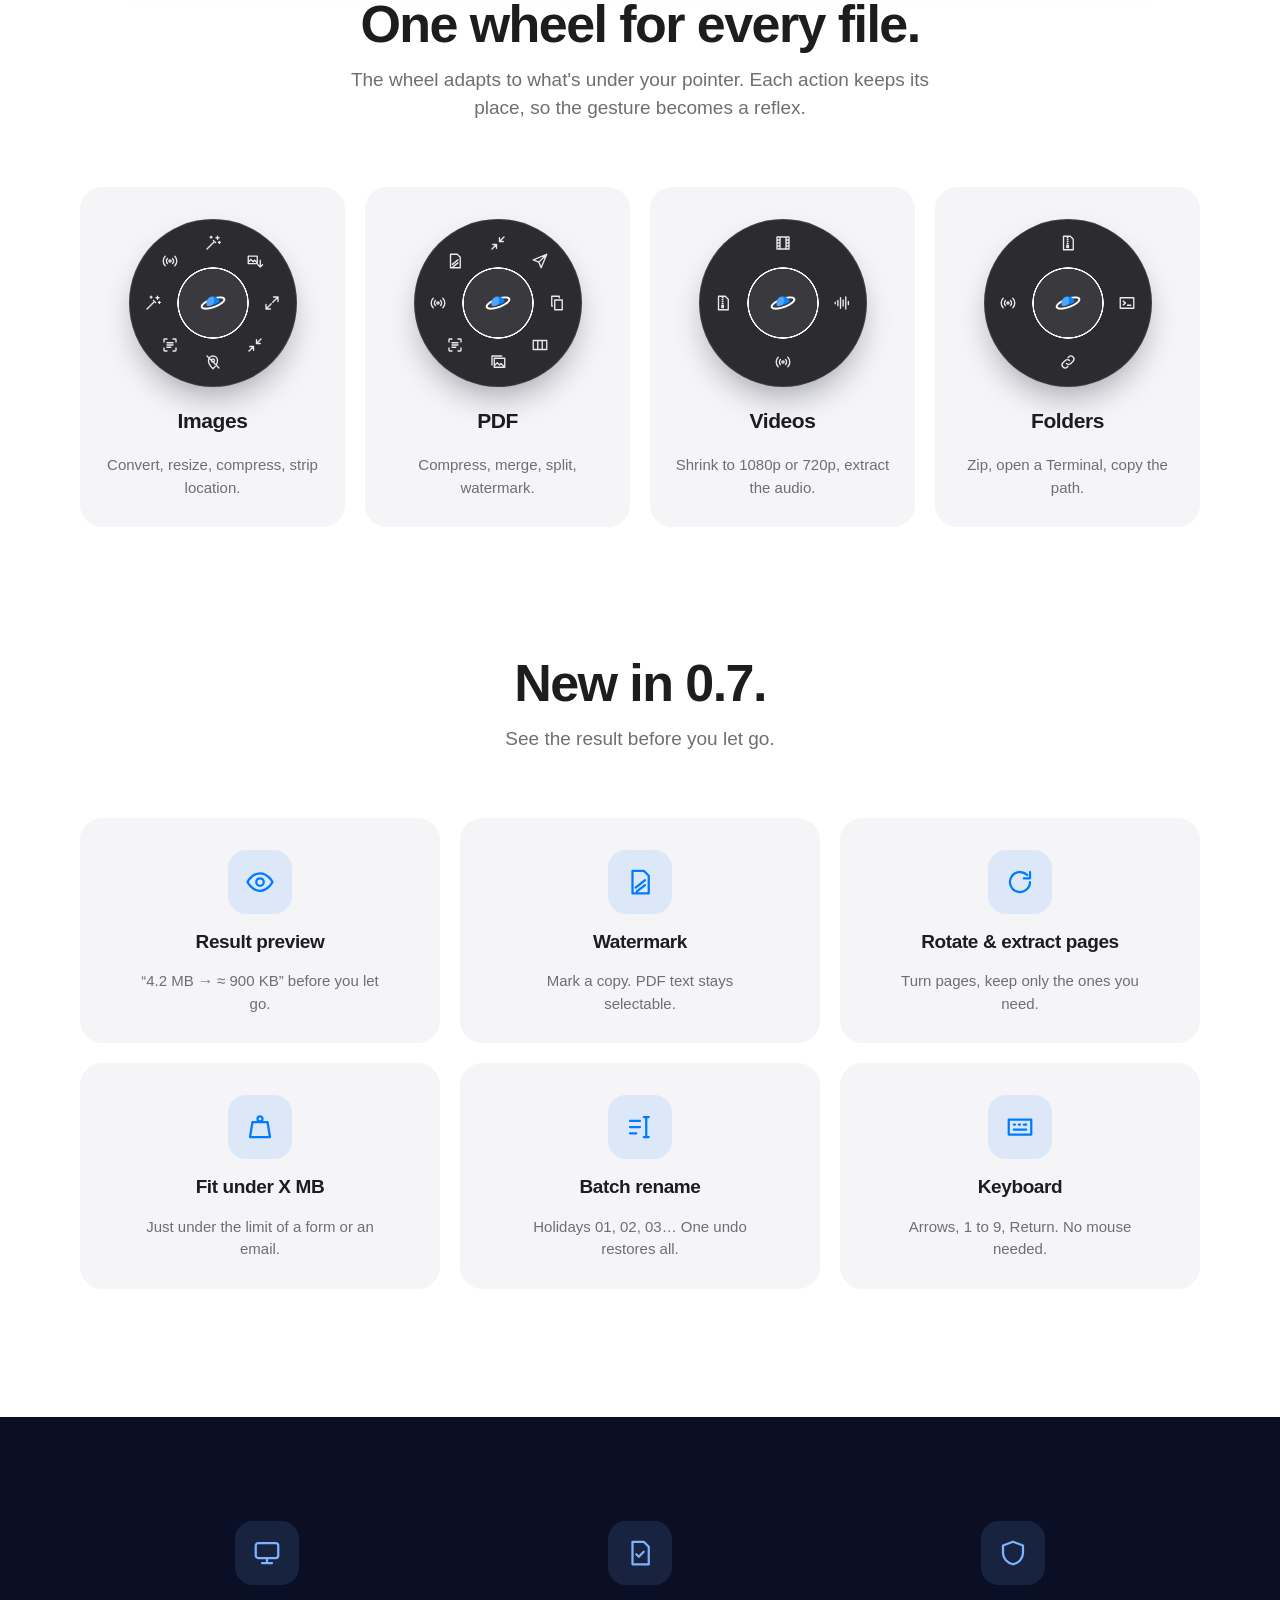
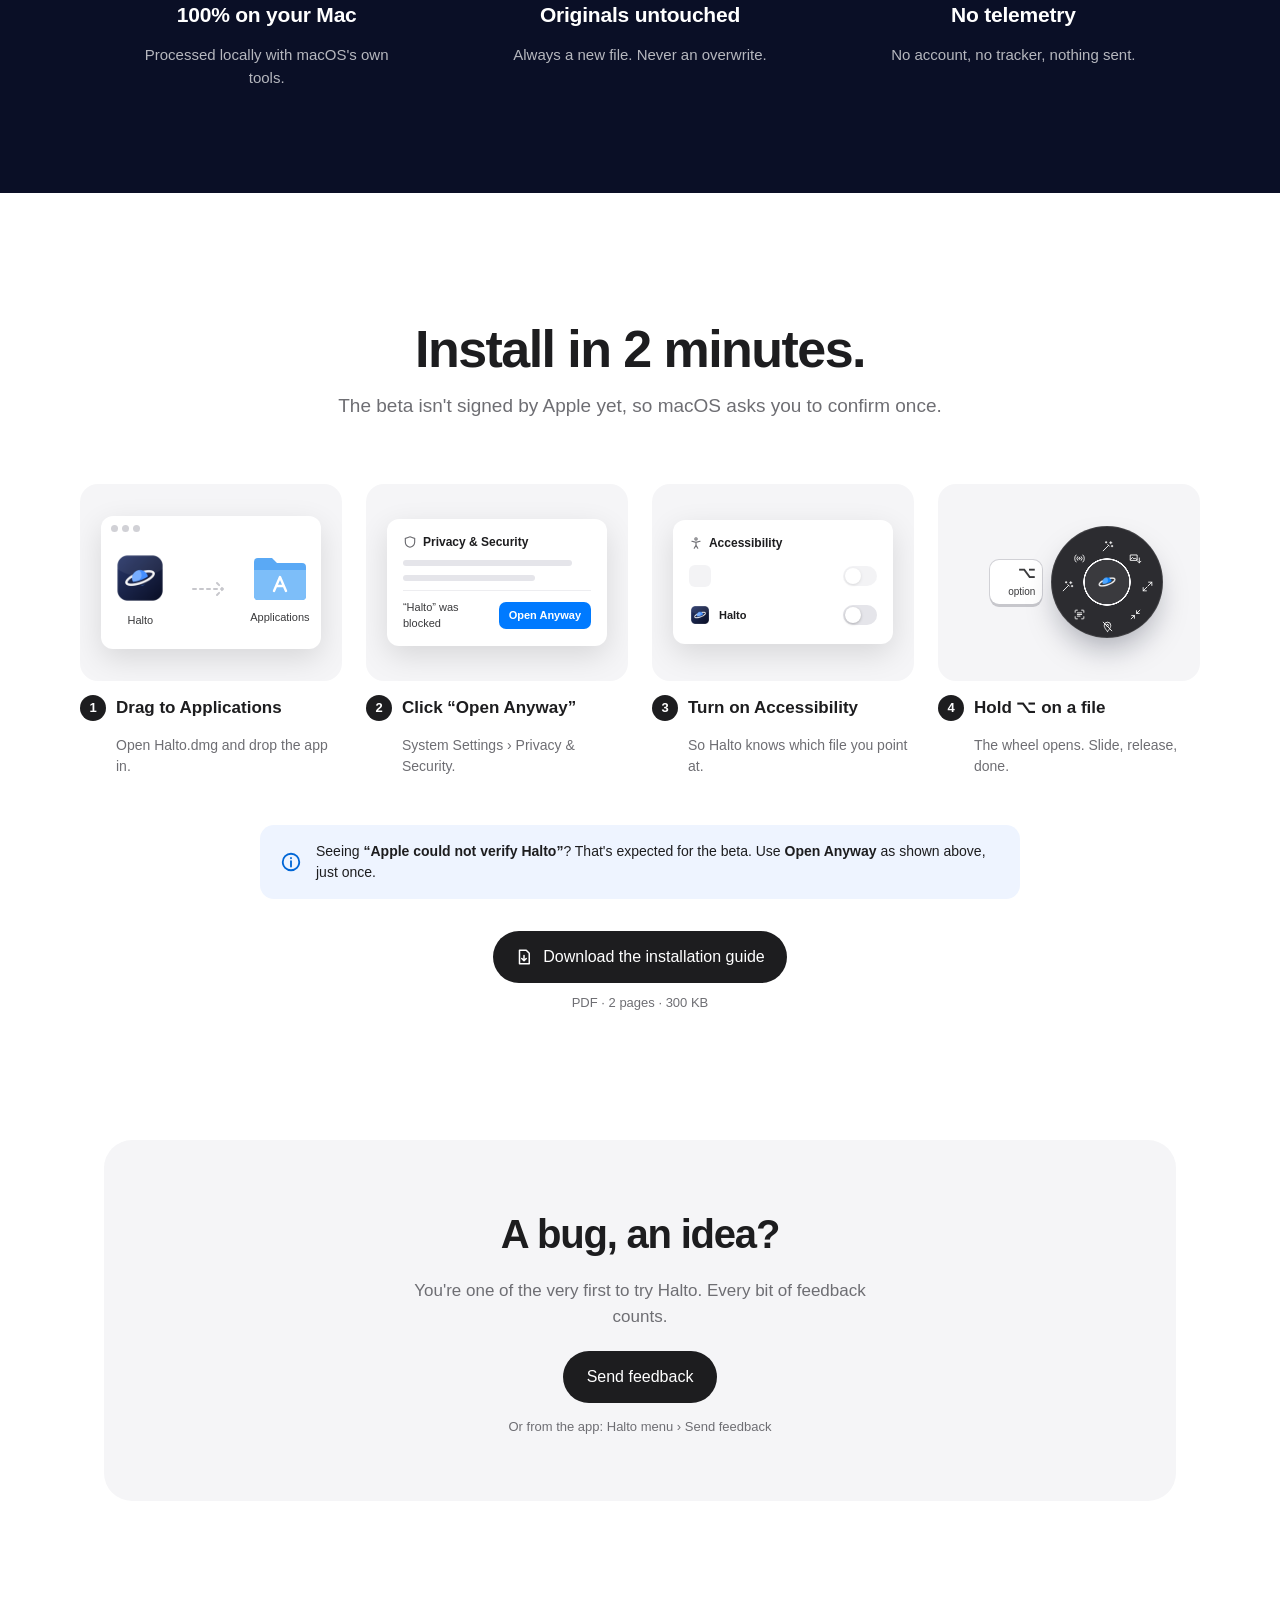
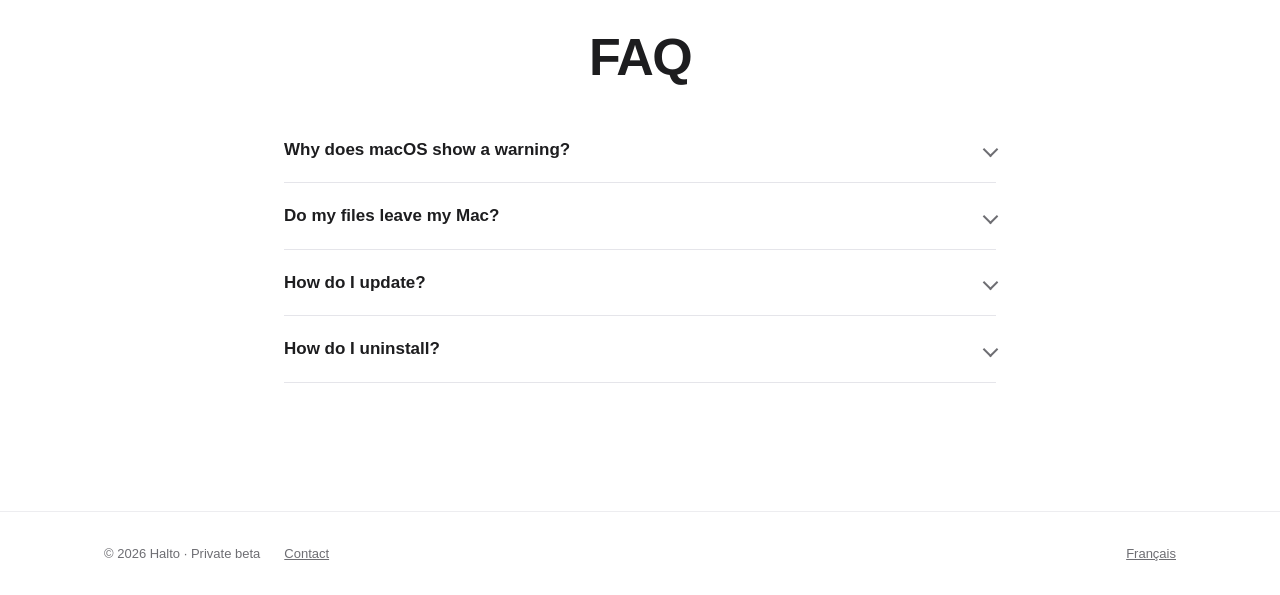
==== commit 0136ddaa: "Empreinte SHA-256 du DMG 0.7.0 publié Co-Authored-By: Claude Opus 5.5 (1M context) <noreply@anthropi" ====
--- a/index.html
+++ b/index.html
@@ -42,7 +42,7 @@
 <a href="#install">How to install ›</a>
 </div>
 <p class="meta reveal" style="--d: .3s">Version 0.7.0 · macOS 14 or later · Free during the beta</p>
-<p class="meta sha reveal" style="--d: .34s">SHA-256 <code>17803e80747144171a4c2ce1359c4981106ea4b8344aa5174164e23d246fa94c</code></p>
+<p class="meta sha reveal" style="--d: .34s">SHA-256 <code>0c4434867143a7f1892dc2acc2e1dba6e2801d1b62a7706fb01b8b3fe5aeb48c</code></p>
 </section>
 
 <section class="wrap demo reveal" aria-label="Demo">
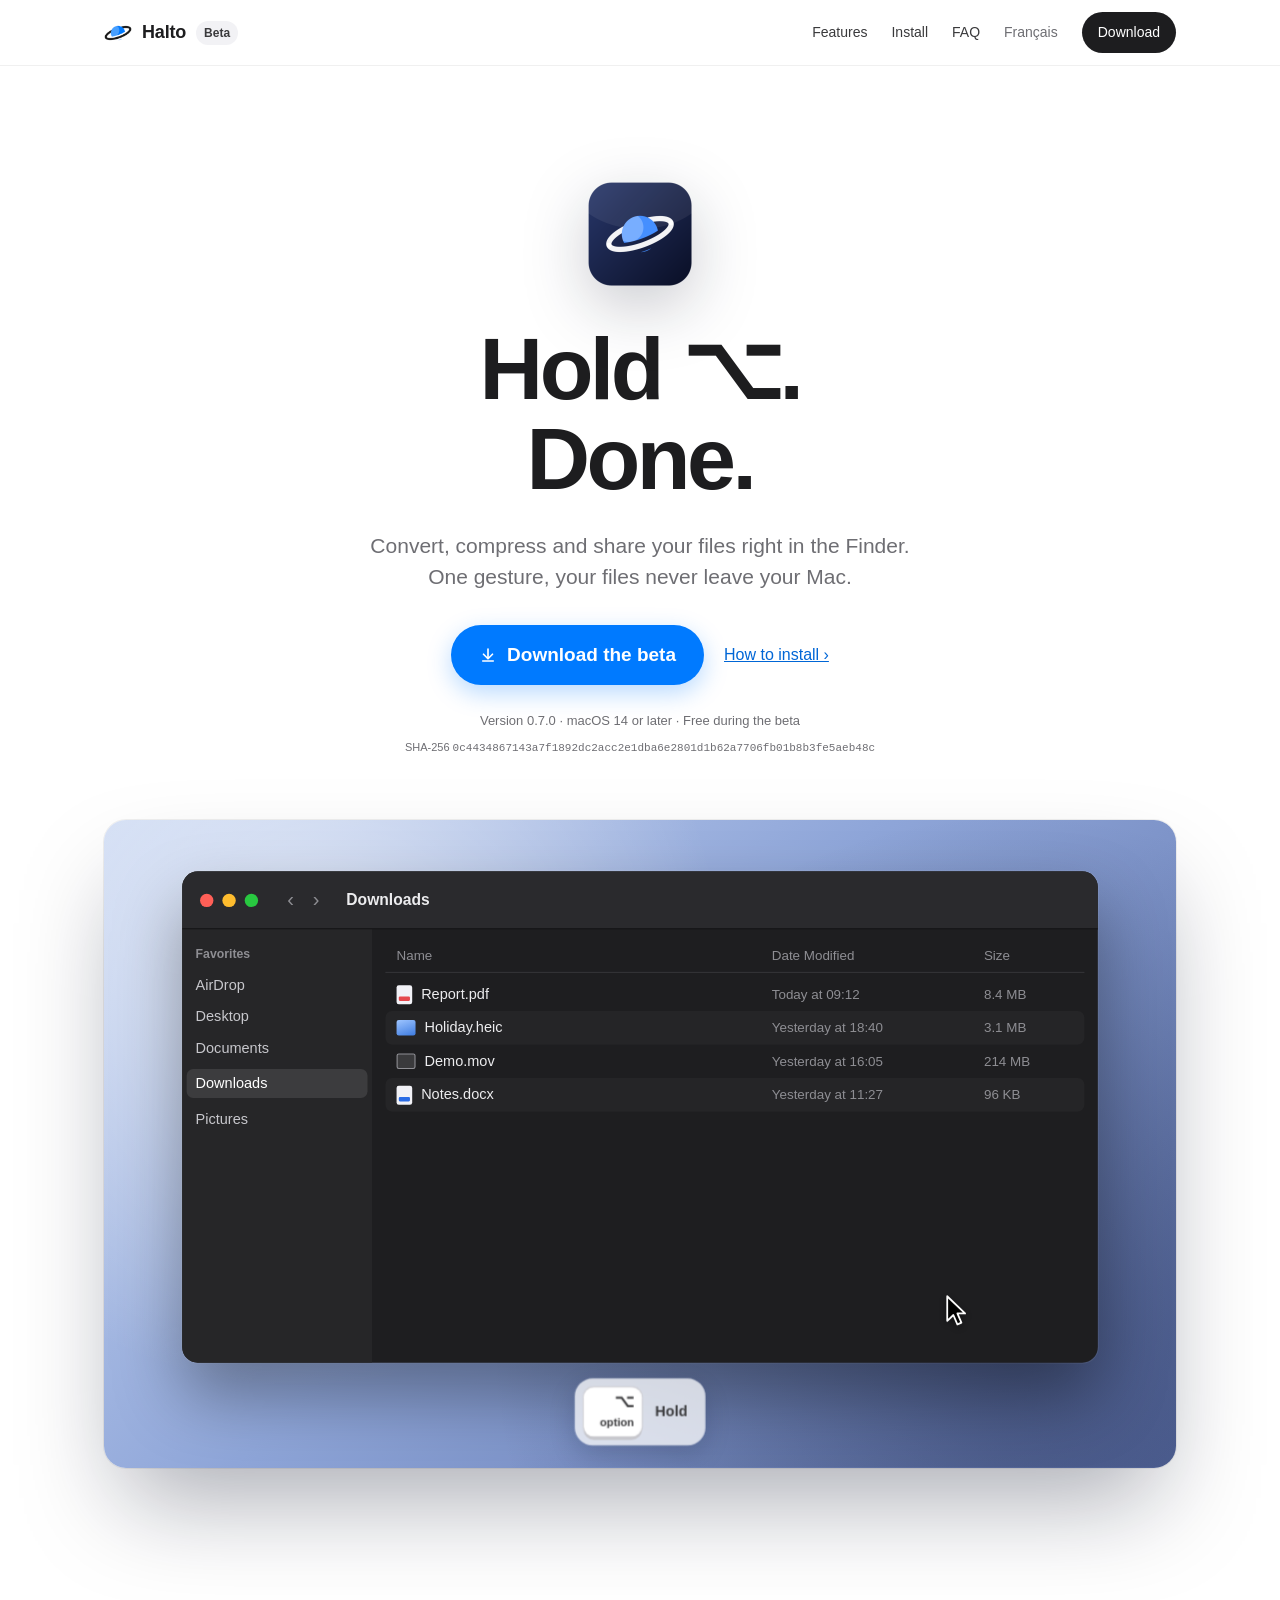
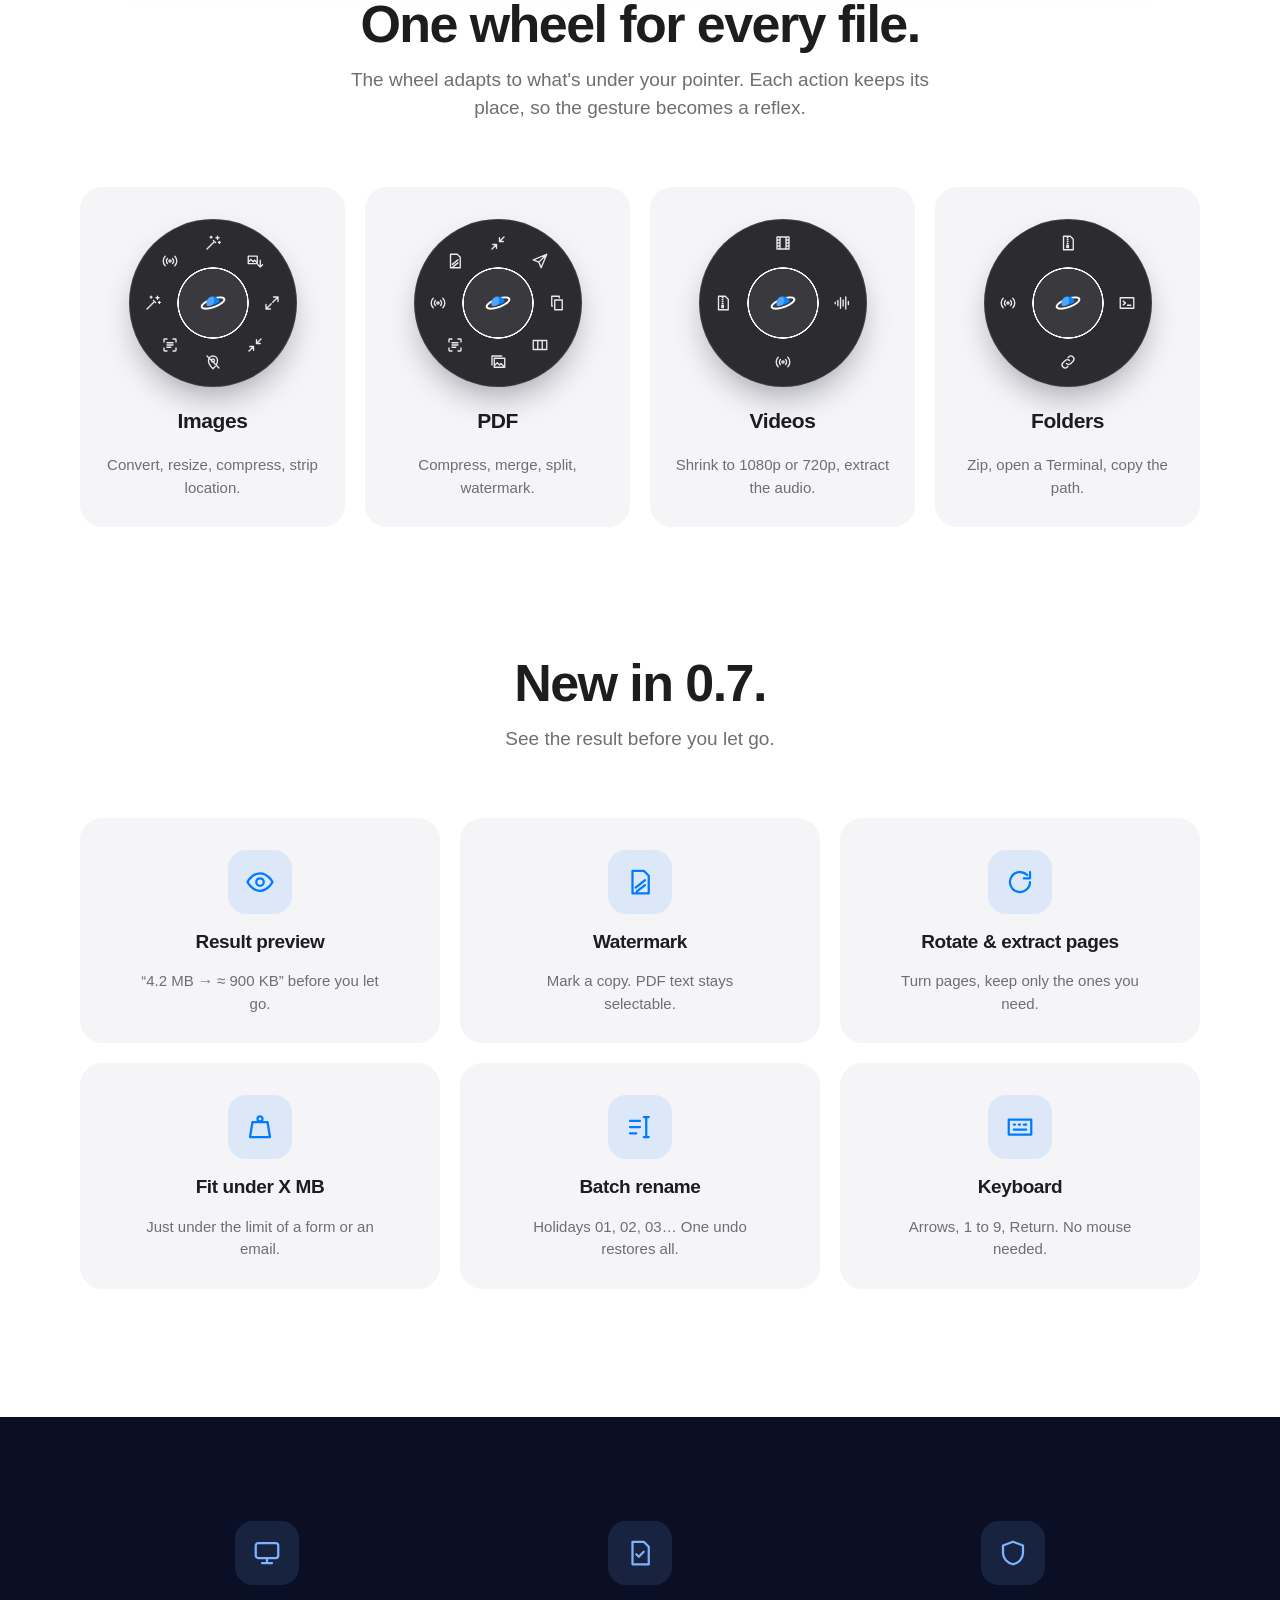
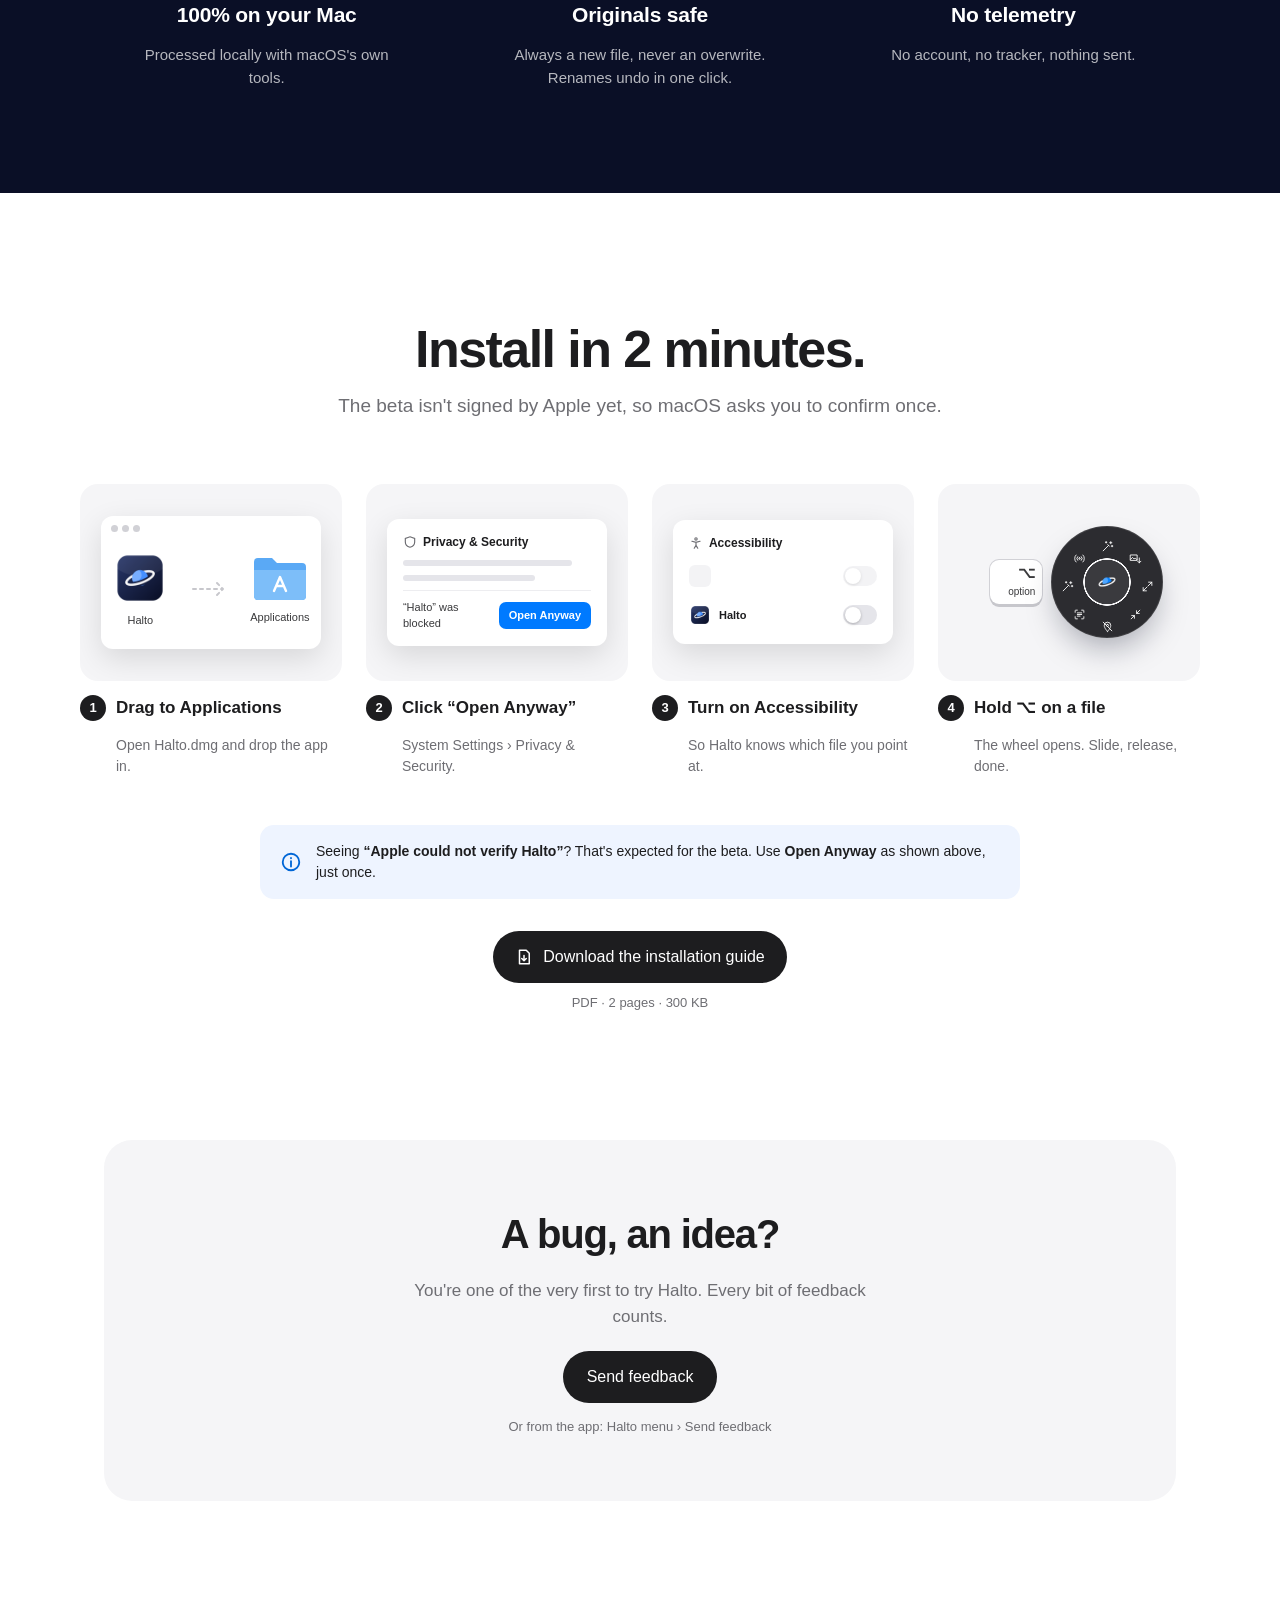
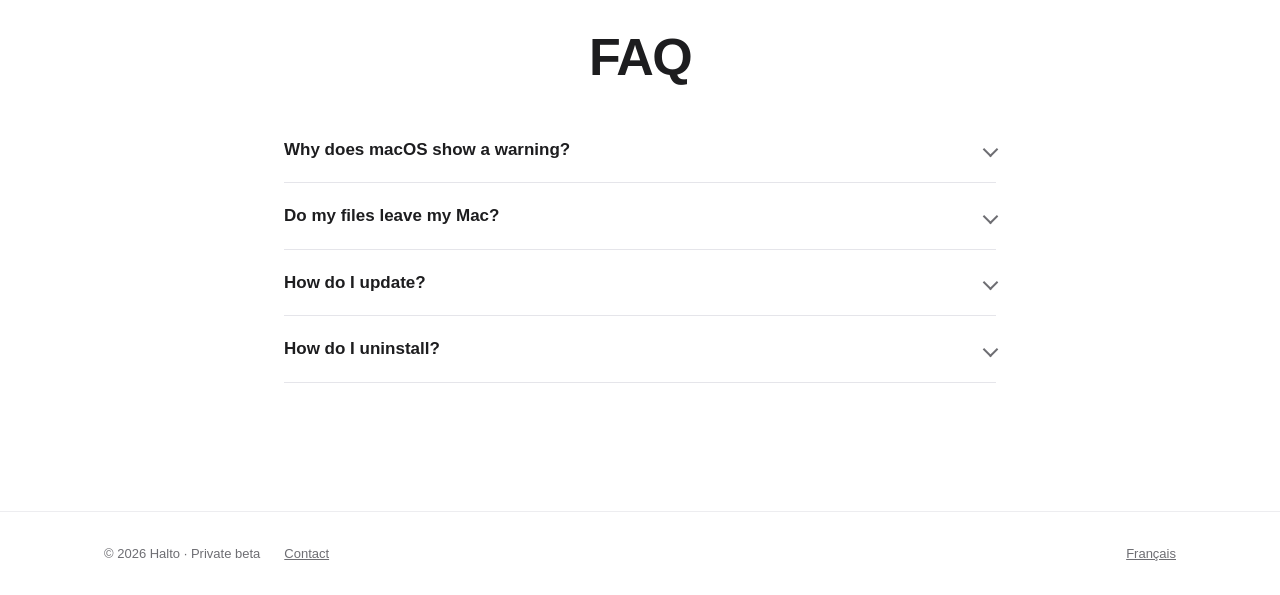
==== commit fe2803a9: "Site : CSP et referrer, promesses de confidentialité exactes avec la 0.7 Co-Authored-By: Claude Opus" ====
--- a/index.html
+++ b/index.html
@@ -4,8 +4,10 @@
 <meta charset="utf-8">
 <meta name="viewport" content="width=device-width, initial-scale=1">
 <title>Halto – Hold ⌥. Done.</title>
-<meta name="description" content="Halto transforms your files right in the Finder with a single gesture. Everything stays on your Mac. Free beta for macOS 14 and later.">
+<meta name="description" content="Halto transforms your files right in the Finder with a single gesture. Your files stay on your Mac. Free beta for macOS 14 and later.">
 <meta name="robots" content="noindex">
+<meta http-equiv="Content-Security-Policy" content="default-src 'self'; script-src 'self'; style-src 'self' 'unsafe-inline'; img-src 'self'; object-src 'none'; base-uri 'none'; form-action 'none'">
+<meta name="referrer" content="no-referrer">
 <link rel="alternate" hreflang="fr" href="fr/">
 <link rel="icon" type="image/png" href="assets/favicon.png">
 <link rel="apple-touch-icon" href="assets/apple-touch-icon.png">
@@ -33,7 +35,7 @@
 <section id="top" class="wrap hero">
 <img class="icon reveal" src="assets/halto-icone.png" alt="Halto icon" width="128" height="128">
 <h1 class="reveal" style="--d: .08s">Hold ⌥.<br>Done.</h1>
-<p class="lead reveal" style="--d: .16s">Convert, compress and share your files right in the Finder. One gesture, nothing leaves your Mac.</p>
+<p class="lead reveal" style="--d: .16s">Convert, compress and share your files right in the Finder. One gesture, your files never leave your Mac.</p>
 <div id="download" class="cta reveal" style="--d: .24s">
 <a class="btn-main" href="https://github.com/plusjamaisaterre/Halto-beta/releases/latest/download/Halto.dmg">
 <svg width="18" height="18" viewBox="0 0 24 24" fill="none" stroke="currentColor" stroke-width="2.2" stroke-linecap="round" stroke-linejoin="round" aria-hidden="true"><path d="M12 4v12"/><path d="M6 11l6 6 6-6"/><path d="M5 20h14"/></svg>
@@ -107,8 +109,8 @@
 </div>
 <div class="reveal" style="--d: .08s">
 <span class="badge"><svg width="30" height="30" viewBox="0 0 24 24" fill="none" stroke="currentColor" stroke-width="1.8" stroke-linecap="round" stroke-linejoin="round" aria-hidden="true"><path d="M6 3h9l4 4v14H6z"/><path d="M9 13l2 2 4-4"/></svg></span>
-<b>Originals untouched</b>
-<p>Always a new file. Never an overwrite.</p>
+<b>Originals safe</b>
+<p>Always a new file, never an overwrite. Renames undo in one click.</p>
 </div>
 <div class="reveal" style="--d: .16s">
 <span class="badge"><svg width="30" height="30" viewBox="0 0 24 24" fill="none" stroke="currentColor" stroke-width="1.8" stroke-linecap="round" stroke-linejoin="round" aria-hidden="true"><path d="M12 3l8 3v6c0 4.5-3.4 8-8 9-4.6-1-8-4.5-8-9V6z"/></svg></span>
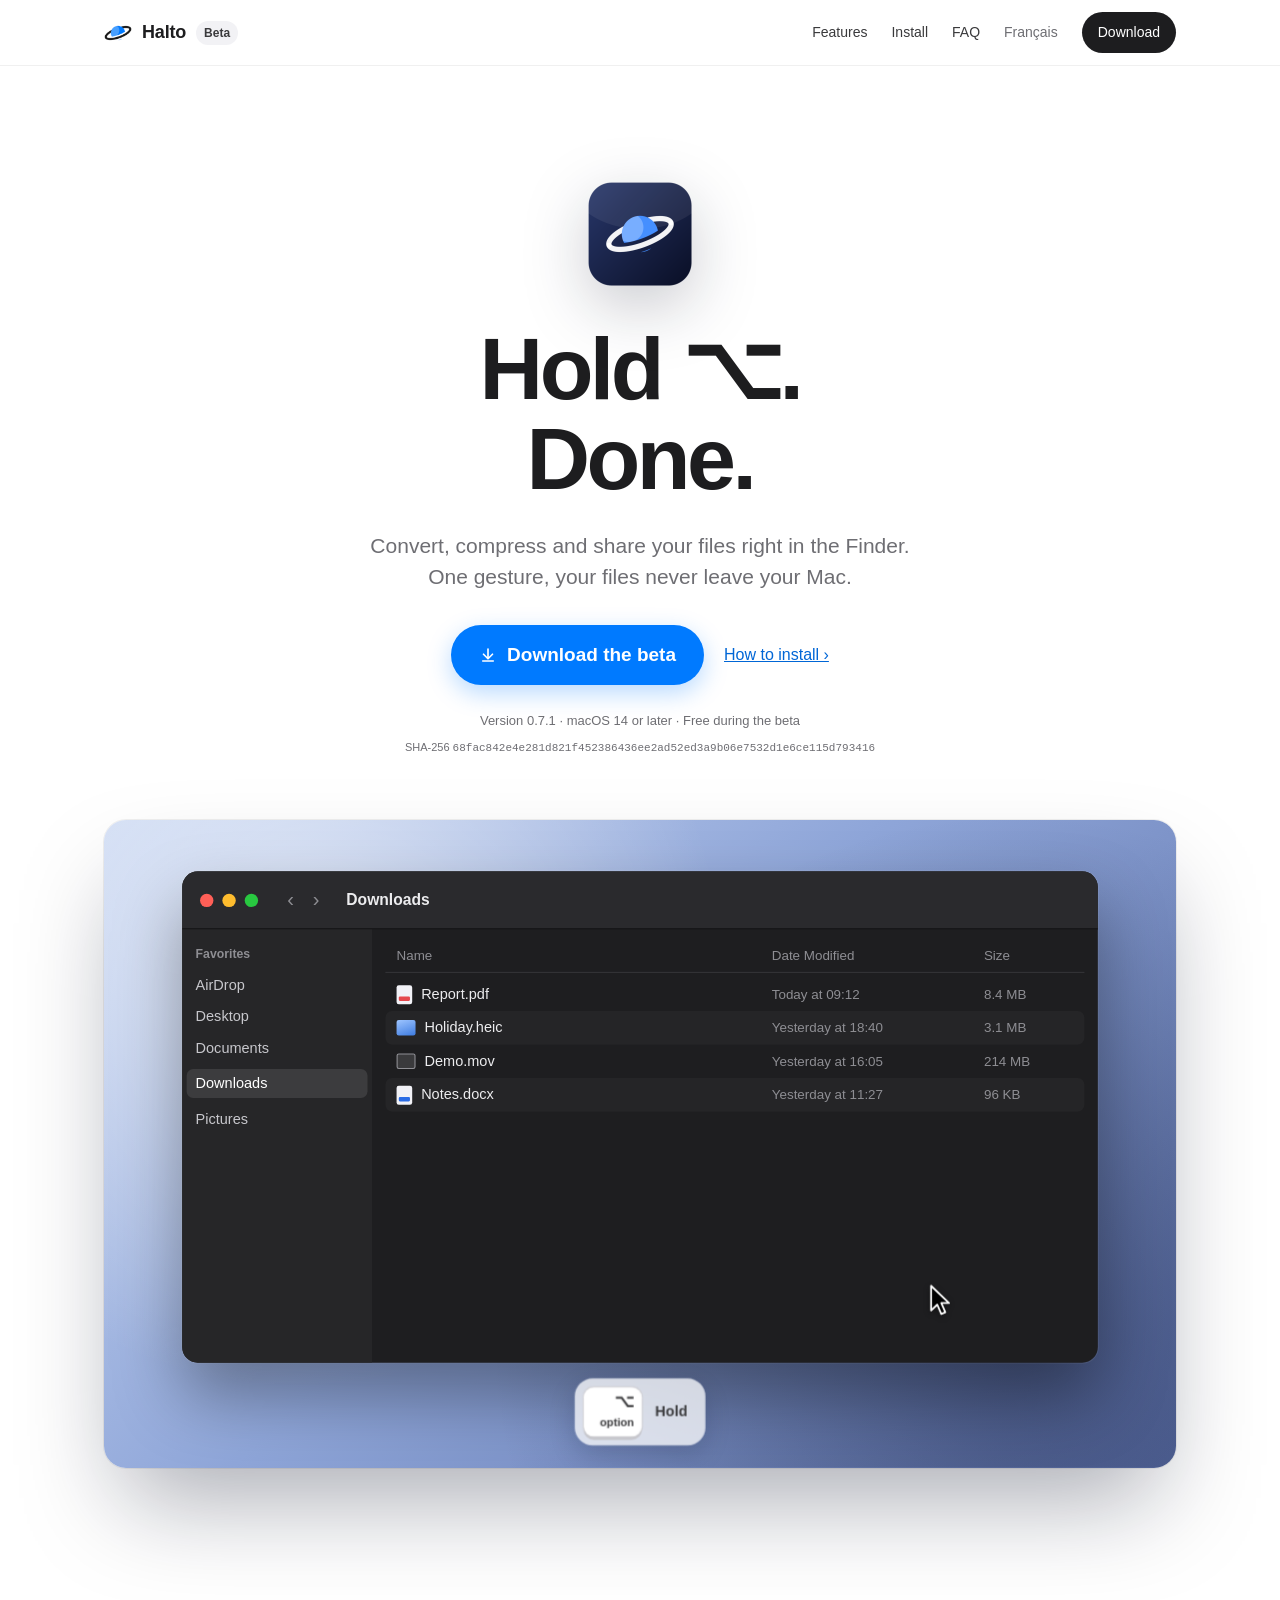
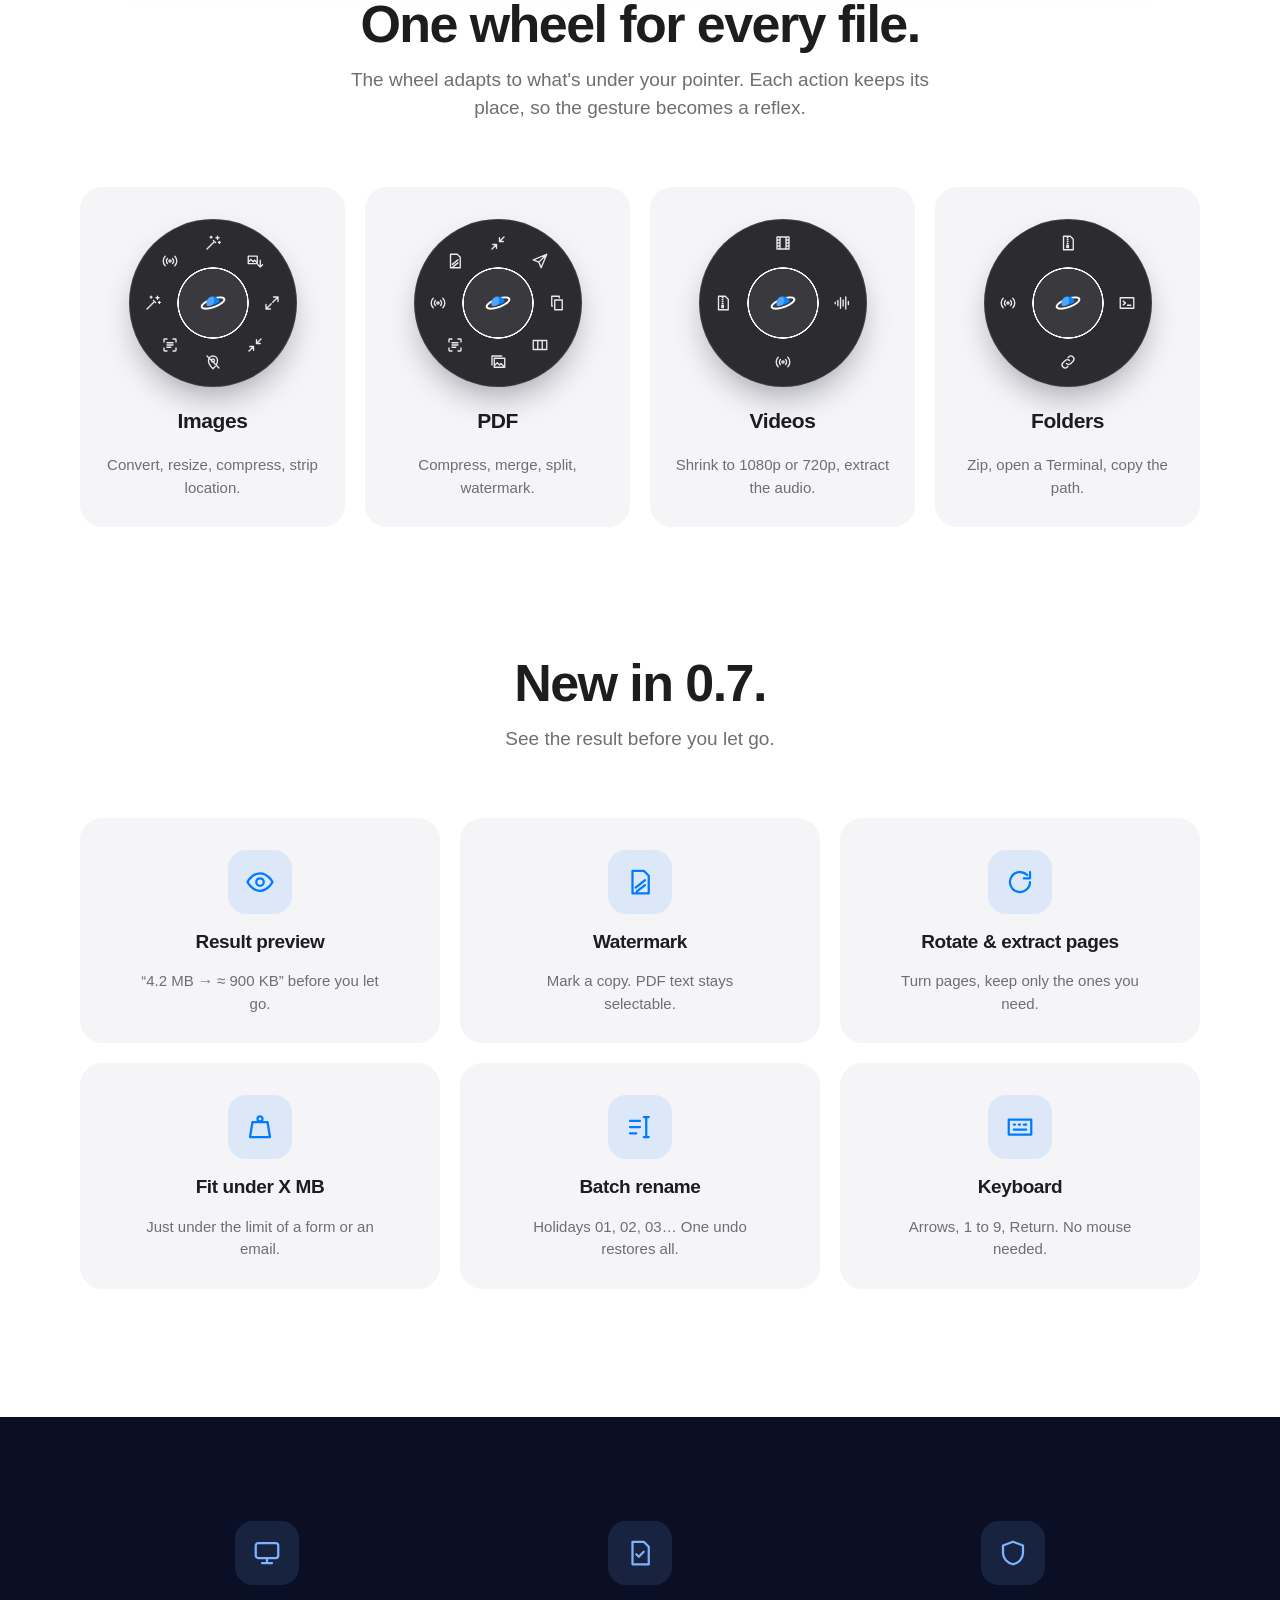
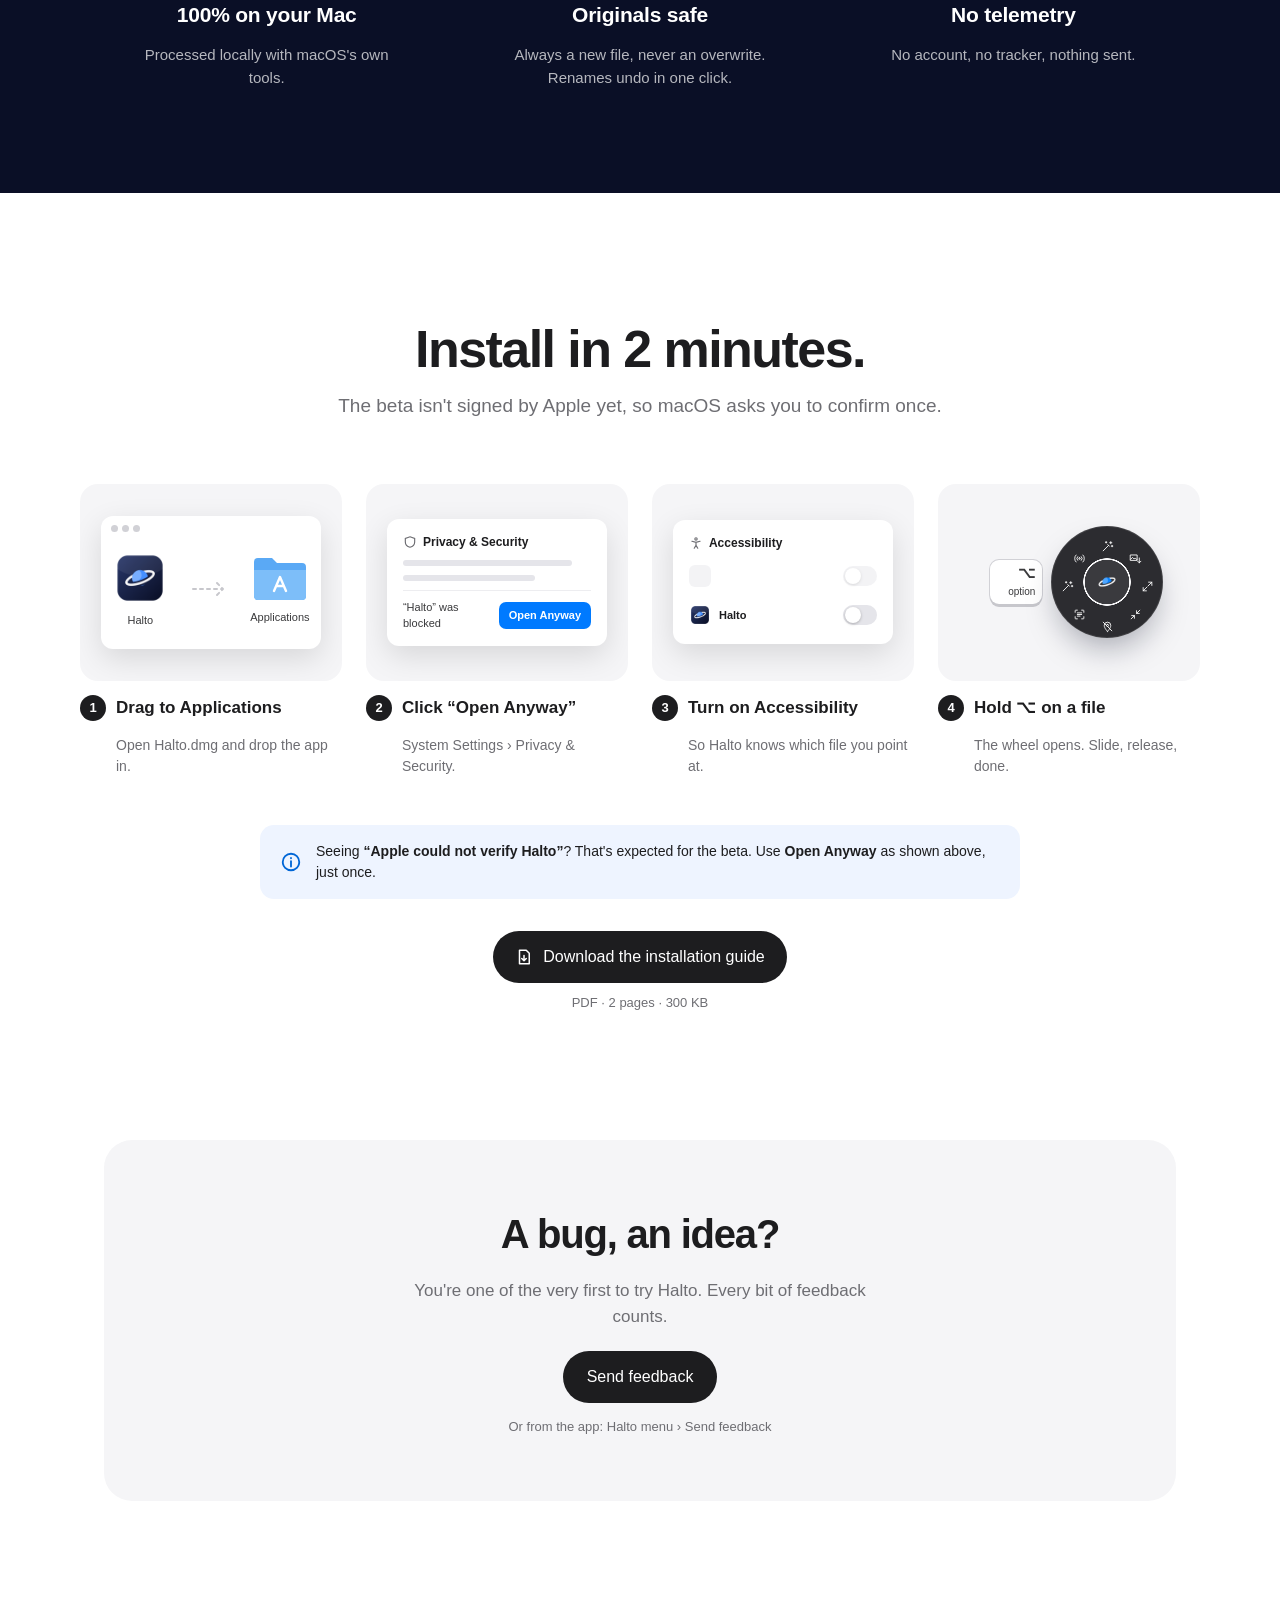
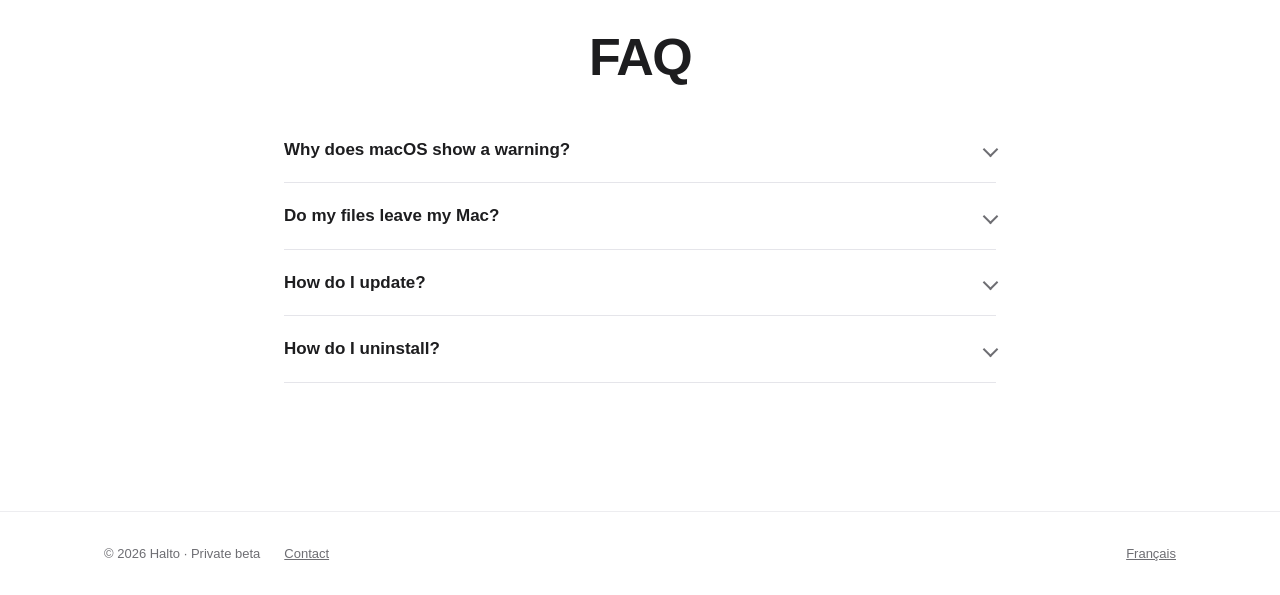
==== commit eed242a7: "Site : version 0.7.1 et son empreinte Co-Authored-By: Claude Opus 5.5 (1M context) <noreply@anthropi" ====
--- a/index.html
+++ b/index.html
@@ -43,8 +43,8 @@
 </a>
 <a href="#install">How to install ›</a>
 </div>
-<p class="meta reveal" style="--d: .3s">Version 0.7.0 · macOS 14 or later · Free during the beta</p>
-<p class="meta sha reveal" style="--d: .34s">SHA-256 <code>0c4434867143a7f1892dc2acc2e1dba6e2801d1b62a7706fb01b8b3fe5aeb48c</code></p>
+<p class="meta reveal" style="--d: .3s">Version 0.7.1 · macOS 14 or later · Free during the beta</p>
+<p class="meta sha reveal" style="--d: .34s">SHA-256 <code>68fac842e4e281d821f452386436ee2ad52ed3a9b06e7532d1e6ce115d793416</code></p>
 </section>
 
 <section class="wrap demo reveal" aria-label="Demo">
